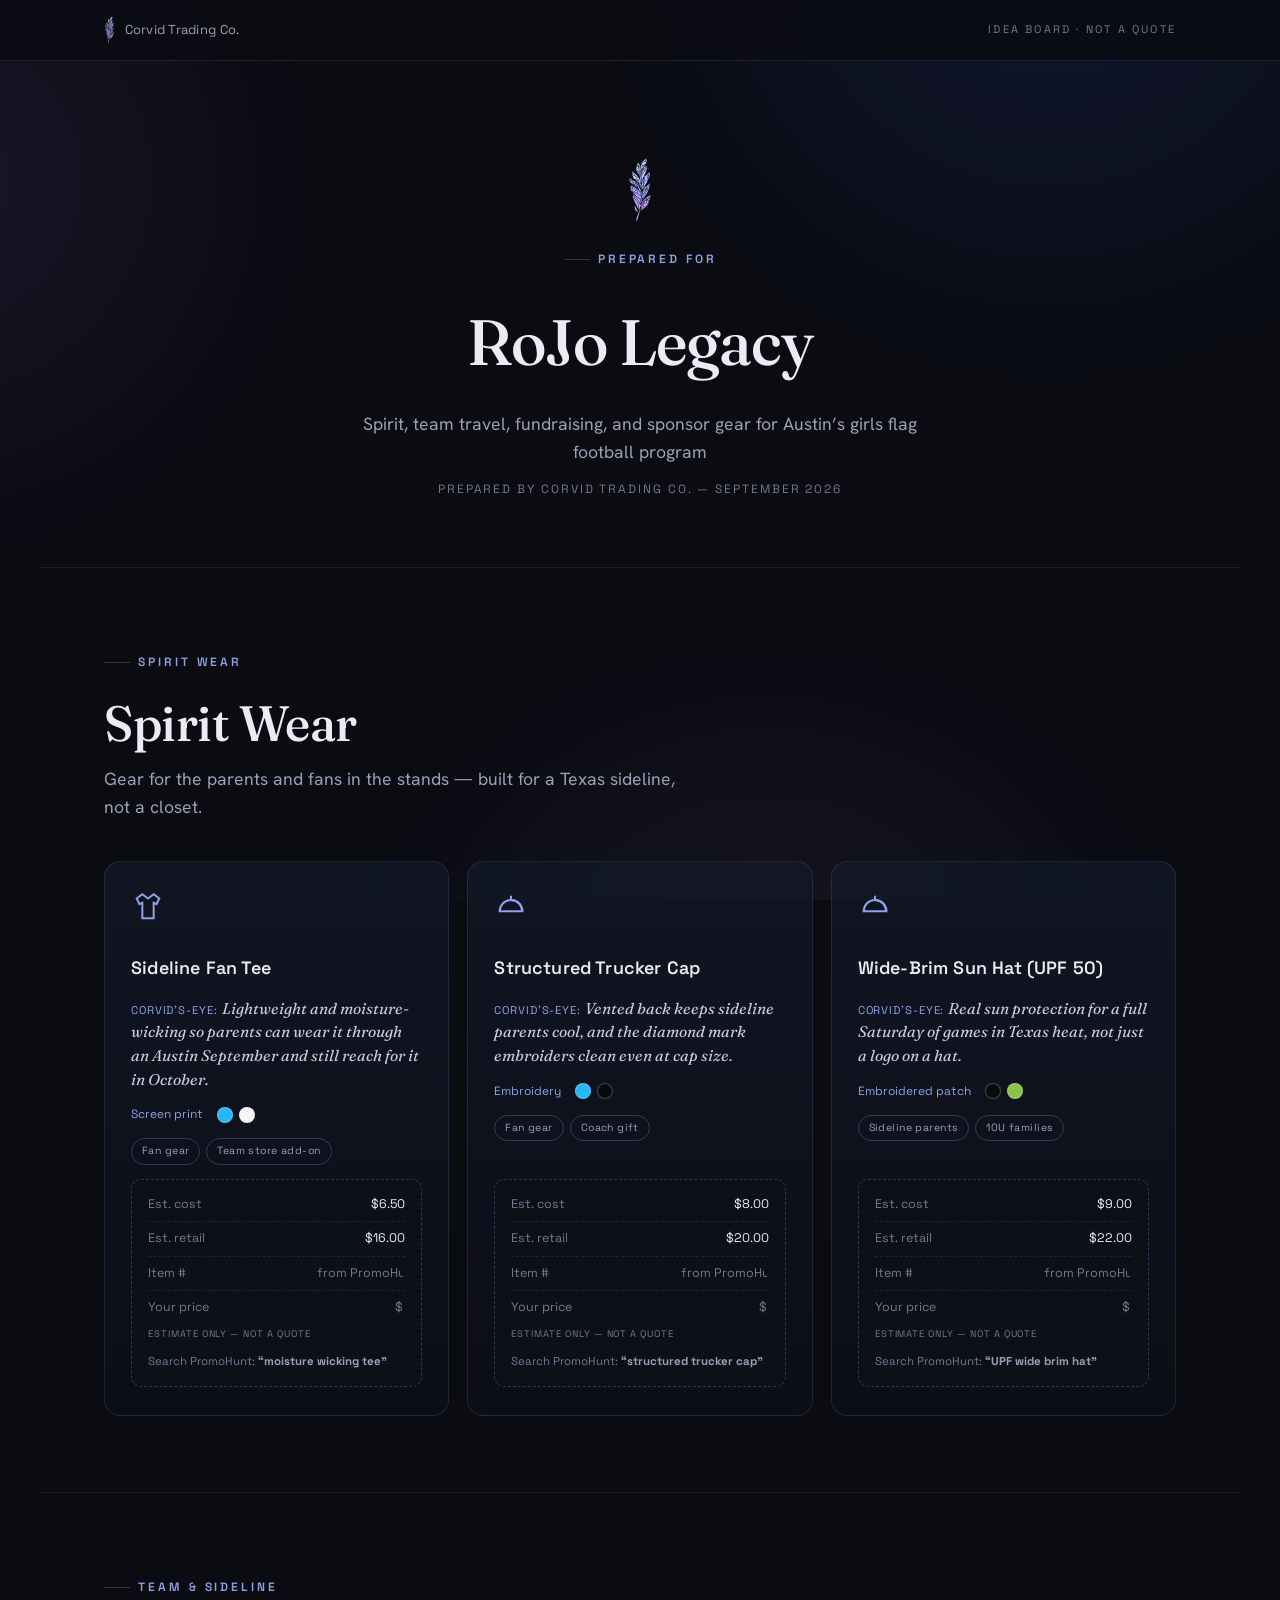
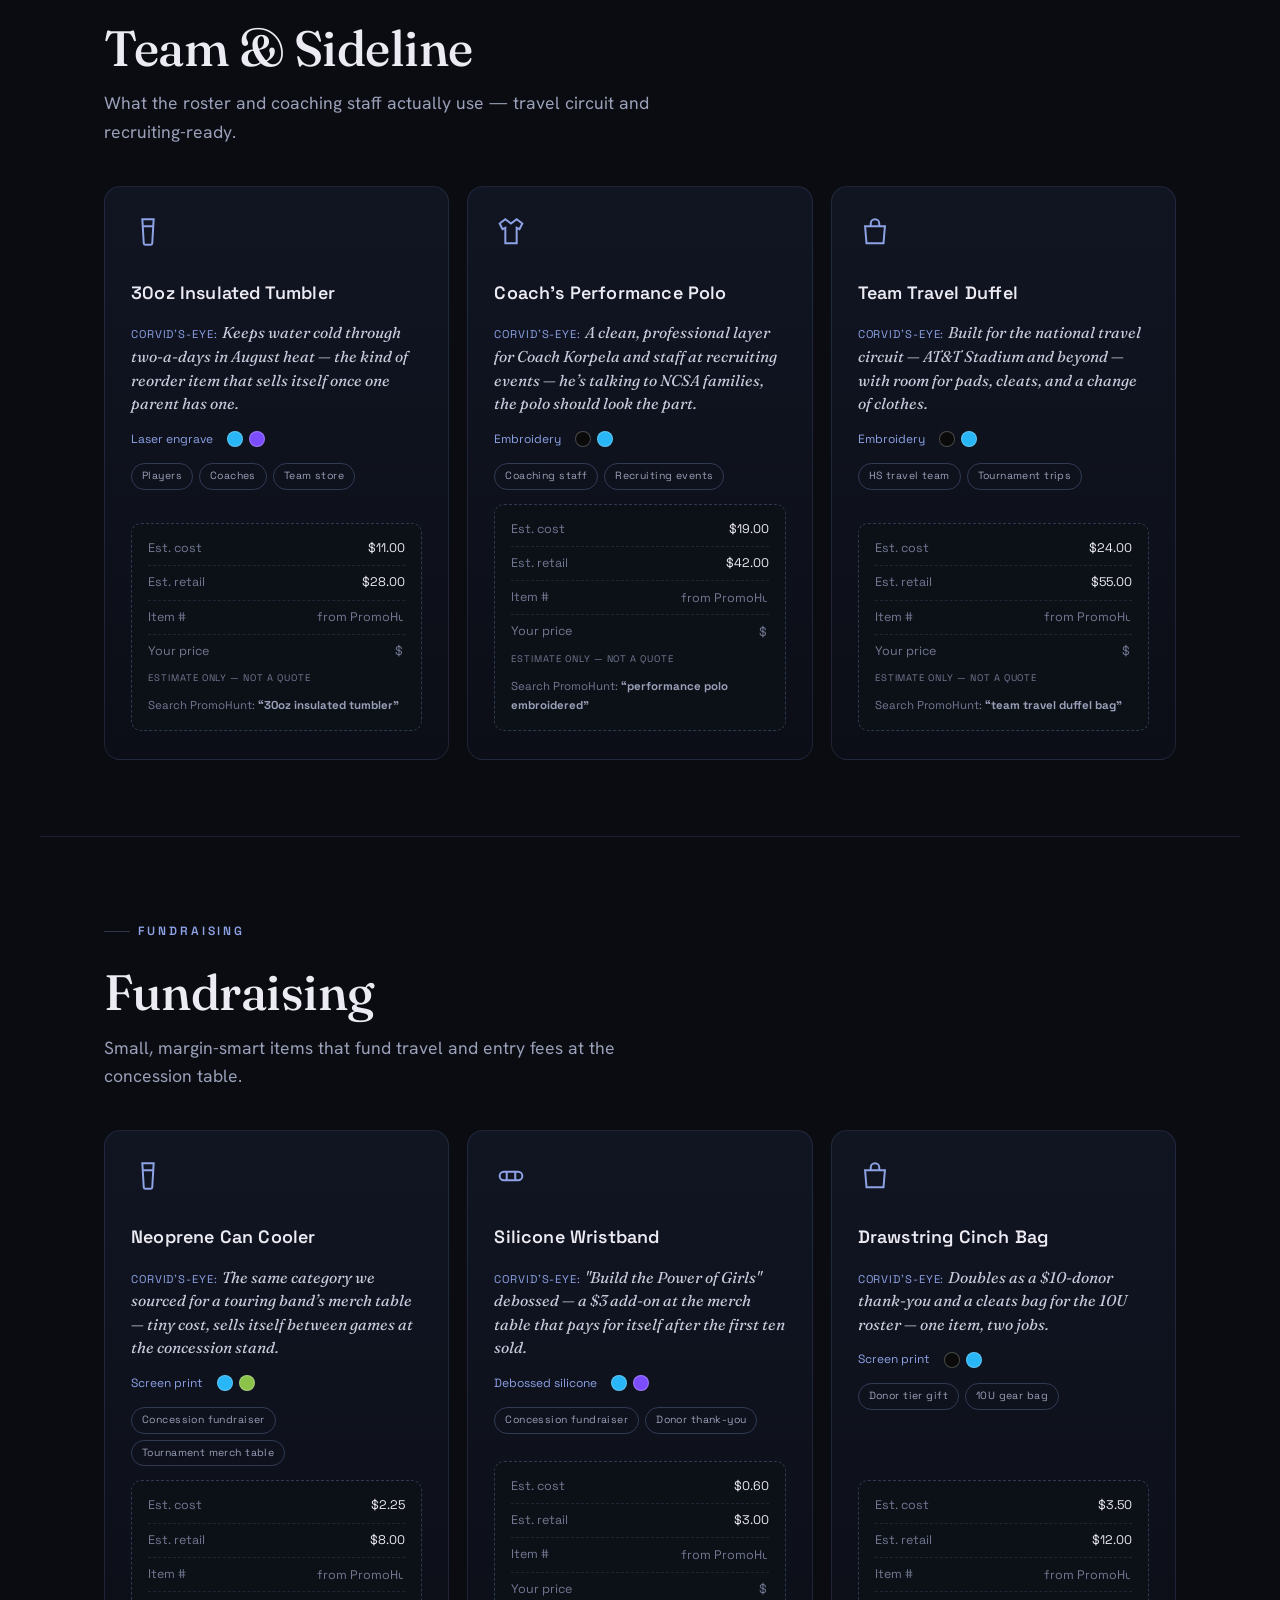
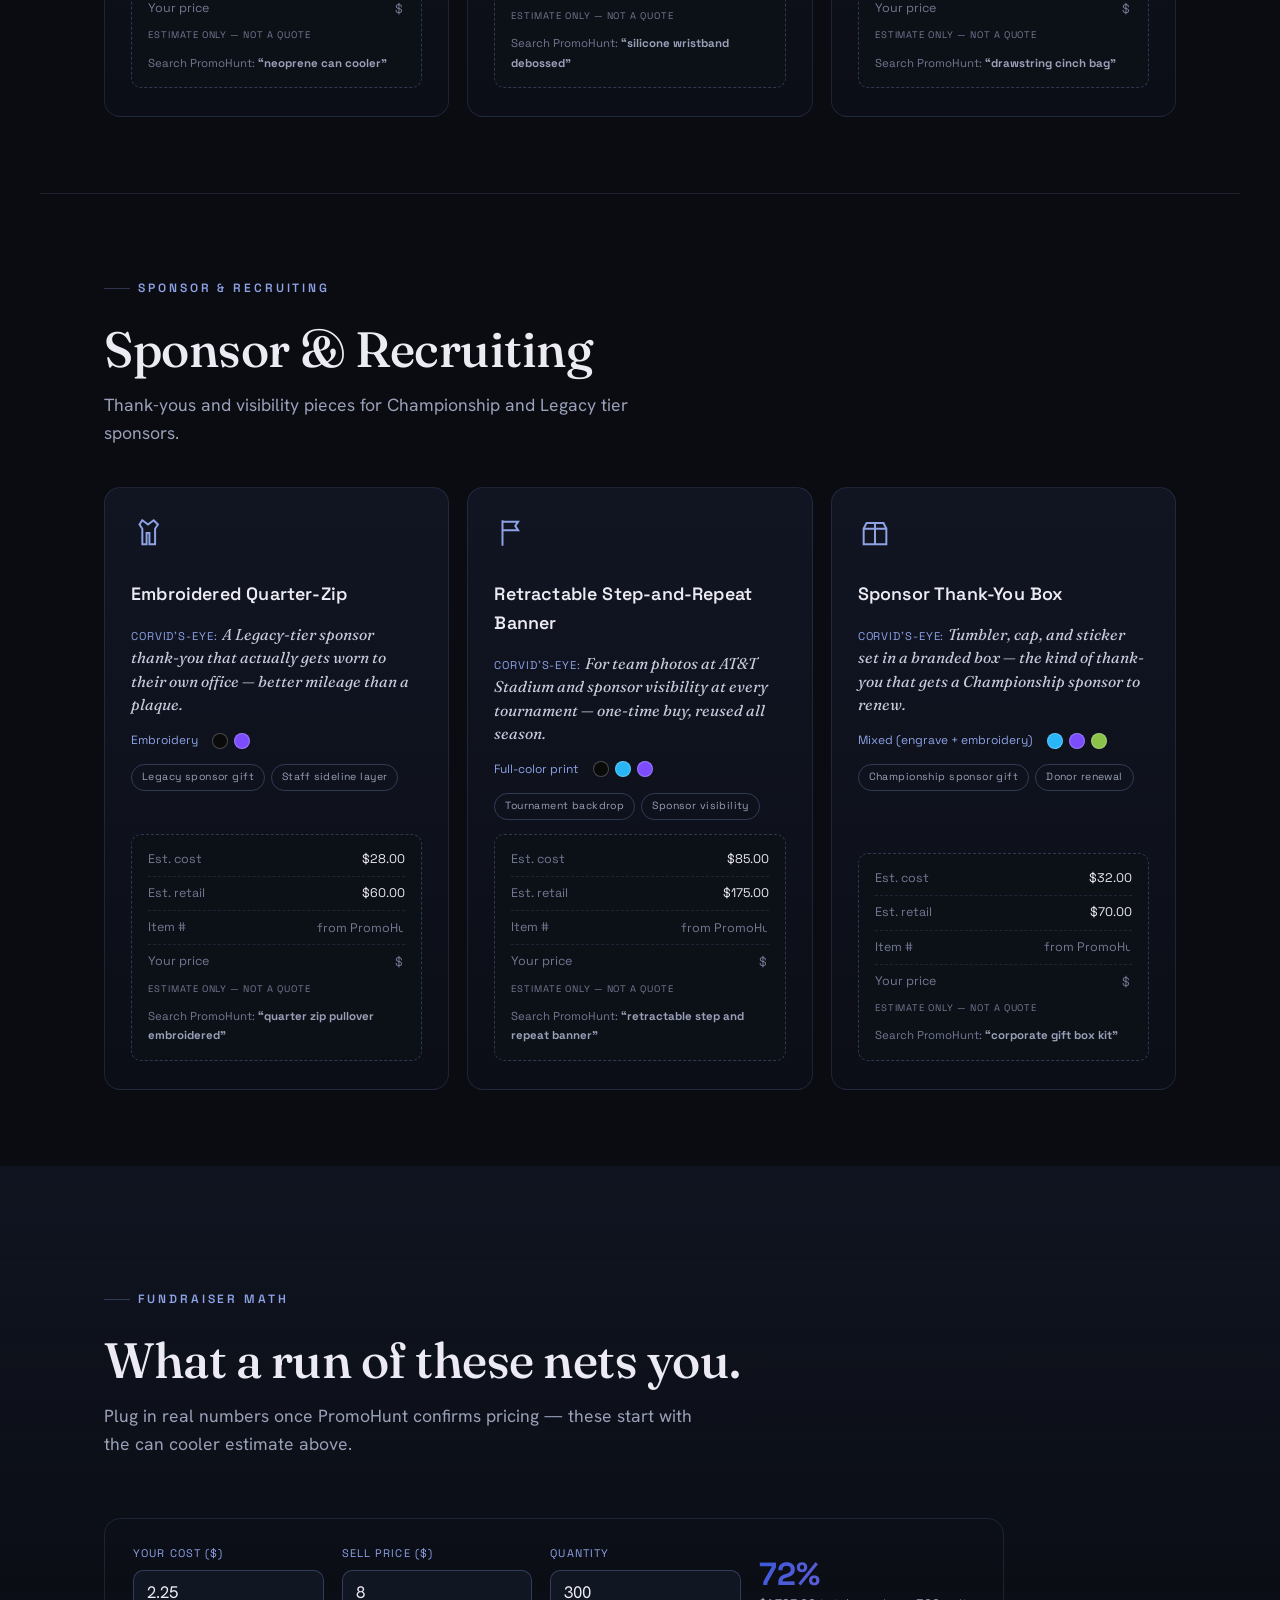
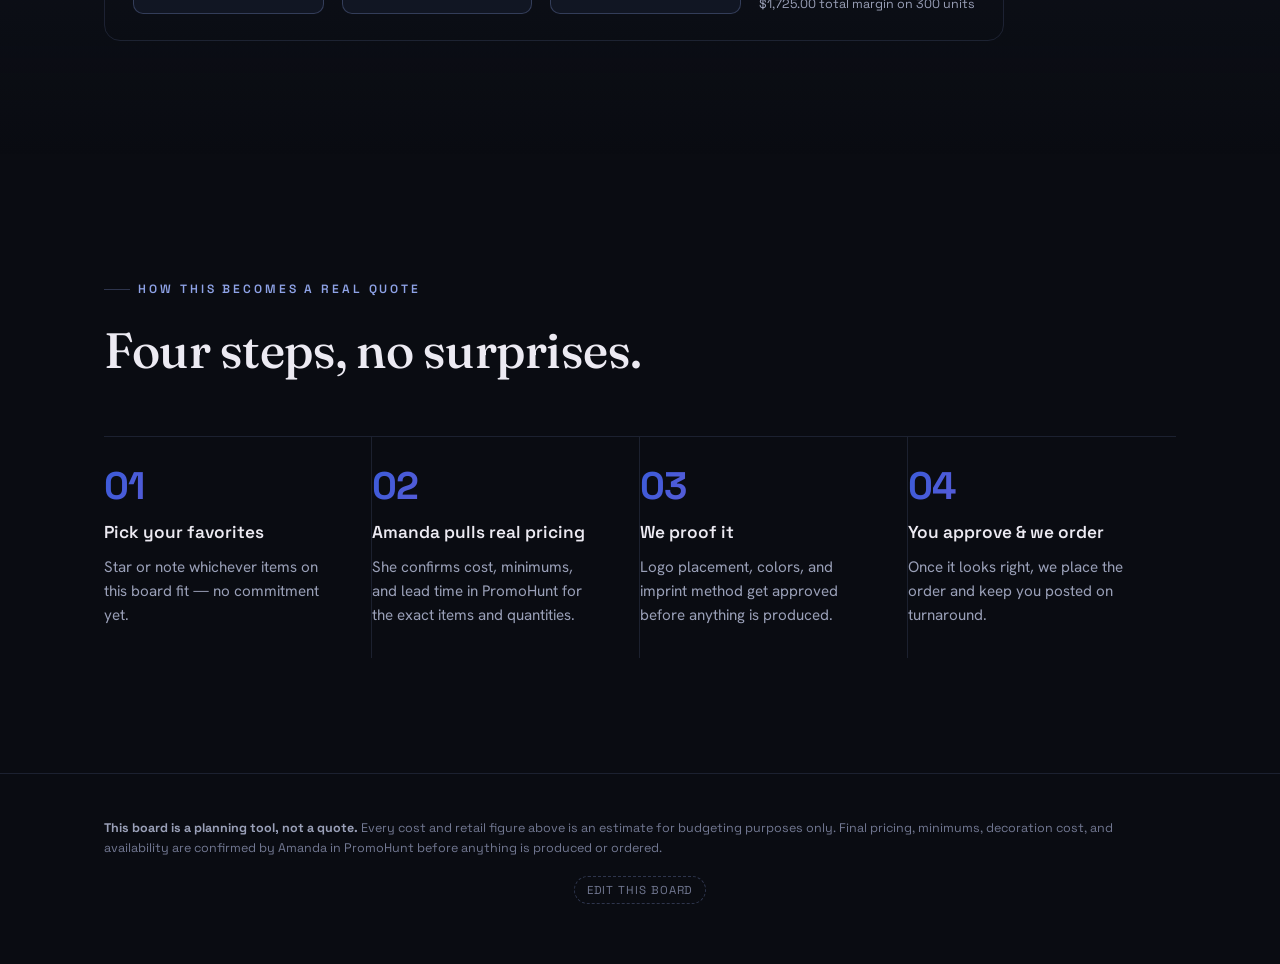
==== boards/rojo.html @ b5afe407 "Add repeatable client idea-board system with two-link welcome banner Extends the existing ?welcome=<" ====
<!doctype html>
<html lang="en">
<head>
<meta charset="utf-8">
<meta name="viewport" content="width=device-width, initial-scale=1">
<title>RoJo Legacy — Idea Board — Corvid Trading Co.</title>
<meta name="robots" content="noindex">
<link rel="icon" href="../favicon.svg" type="image/svg+xml">
<link rel="preconnect" href="https://fonts.googleapis.com">
<link rel="preconnect" href="https://fonts.gstatic.com" crossorigin>
<link href="https://fonts.googleapis.com/css2?family=Fraunces:opsz,wght@9..144,400;9..144,500;9..144,600&family=Space+Grotesk:wght@400;500;600;700&family=Hanken+Grotesk:wght@400;500;600&display=swap" rel="stylesheet">
<link rel="stylesheet" href="../css/styles.css">
<link rel="stylesheet" href="../css/edit-mode.css">
<link rel="stylesheet" href="board.css">
</head>
<body>
<!-- ================================================================
     TEMPLATE FOR NEW CLIENT BOARDS
     This file is the reusable idea-board template — everything on the
     page is rendered by board.js from the data file loaded below.
     To add a new client:
       1. Copy this file to boards/<slug>.html.
       2. Change the <script src="rojo.data.js"> line below to point
          at a new boards/<slug>.data.js (copy rojo.data.js as a
          starting shape — see README.md "Client idea boards").
       3. Set that client's boardPath in js/welcome-clients.json to
          boards/<slug>.html so the welcome banner links to it.
     Nothing else in this file needs to change.
     ================================================================ -->
<div id="board-root"></div>
<script src="../js/edit-mode.js"></script>
<script src="rojo.data.js"></script>
<script src="board.js"></script>
</body>
</html>
---- css/styles.css ----
:root{
    --ink:#0a0c12; --ink-2:#111623; --ink-3:#0c1017;
    --line:rgba(142,162,230,.14); --line-2:rgba(142,162,230,.28);
    --cobalt:#3b5bd9; --blue:#4f74e0; --peri:#8ea2e6;
    --violet:#8a63d4; --amethyst:#b48ce6; --indigo:#20264f;
    --bone:#eceaf2; --muted:#9aa0b8; --muted-2:#727892;
    --iri:linear-gradient(115deg,#3b5bd9 0%,#6a5cd6 45%,#b48ce6 100%);
    --serif:"Fraunces",Georgia,serif;
    --struct:"Space Grotesk",system-ui,sans-serif;
    --body:"Hanken Grotesk",system-ui,sans-serif;
    --wrap:1200px; --pad:clamp(20px,5vw,72px);
  }
  *{box-sizing:border-box}
  html{scroll-behavior:smooth}
  @media (prefers-reduced-motion:reduce){html{scroll-behavior:auto}}
  body{
    margin:0; background:var(--ink); color:var(--bone);
    font-family:var(--body); font-size:17px; line-height:1.6;
    -webkit-font-smoothing:antialiased; overflow-x:hidden;
  }
  body::before{ /* faint iridescent field */
    content:""; position:fixed; inset:0; z-index:0; pointer-events:none;
    background:
      radial-gradient(60vw 60vw at 82% -8%, rgba(59,91,217,.16), transparent 60%),
      radial-gradient(50vw 50vw at -5% 20%, rgba(138,99,212,.12), transparent 60%),
      radial-gradient(55vw 45vw at 60% 108%, rgba(180,140,230,.08), transparent 60%);
  }
  a{color:inherit}
  .wrap{max-width:var(--wrap); margin:0 auto; padding-inline:var(--pad); position:relative; z-index:1}
  .eyebrow{
    font-family:var(--struct); font-size:12px; font-weight:600;
    letter-spacing:.24em; text-transform:uppercase; color:var(--peri);
    display:inline-flex; align-items:center; gap:.7em;
  }
  .eyebrow::before{content:""; width:26px; height:1px; background:var(--line-2)}
  h1,h2,h3{margin:0; font-weight:500}
  .skip{position:absolute; left:-999px; top:0; background:var(--cobalt); color:#fff; padding:10px 16px; z-index:100; border-radius:0 0 8px 0}
  .skip:focus{left:0}
  :focus-visible{outline:2px solid var(--amethyst); outline-offset:3px; border-radius:2px}

  /* ---------- NAV ---------- */
  .nav{
    position:sticky; top:0; z-index:40;
    backdrop-filter:blur(12px); background:rgba(10,12,18,.72);
    border-bottom:1px solid var(--line);
  }
  .nav-in{display:flex; align-items:center; justify-content:space-between; height:70px}
  .brand{display:flex; align-items:center; gap:12px; text-decoration:none; letter-spacing:.02em}
  .brand-mark{display:flex; align-items:center; flex:none}
  .brand-name{font-family:var(--struct); font-weight:700; font-size:15px; letter-spacing:.14em; text-transform:uppercase}
  .brand-name small{display:block; font-size:9.5px; letter-spacing:.28em; color:var(--muted); font-weight:500}
  .nav-links{display:flex; align-items:center; gap:34px; font-family:var(--struct); font-size:13.5px; font-weight:500; letter-spacing:.02em}
  .nav-links a{text-decoration:none; color:var(--muted); transition:color .2s}
  .nav-links a:hover{color:var(--bone)}
  .btn{
    font-family:var(--struct); font-weight:600; font-size:13.5px; letter-spacing:.02em;
    text-decoration:none; display:inline-flex; align-items:center; gap:.5em;
    padding:11px 20px; border-radius:999px; border:1px solid transparent; cursor:pointer;
    transition:transform .18s, box-shadow .25s, background .25s, border-color .2s;
  }
  .btn-primary{background:var(--iri); color:#0a0c12; box-shadow:0 6px 22px -8px rgba(90,110,220,.7)}
  .btn-primary:hover{transform:translateY(-1px); box-shadow:0 12px 30px -8px rgba(120,110,230,.8)}
  .btn-ghost{border-color:var(--line-2); color:var(--bone); background:transparent}
  .btn-ghost:hover{border-color:var(--peri); background:rgba(142,162,230,.07)}
  .nav .btn{padding:9px 18px}
  .nav-toggle{display:none}

  /* ---------- HERO ---------- */
  .hero{position:relative; padding-top:clamp(40px,7vw,86px); padding-bottom:clamp(48px,7vw,96px)}
  .hero-grid{display:grid; grid-template-columns:1.15fr .85fr; gap:clamp(28px,5vw,64px); align-items:center}
  .hero-copy{max-width:640px}
  .hero h1{
    font-family:var(--serif); font-weight:500;
    font-size:clamp(2.5rem,6vw,4.5rem); line-height:1.02; letter-spacing:-.015em;
    margin:.5em 0 .1em;
  }
  .hero h1 .shine{
    background:var(--iri); -webkit-background-clip:text; background-clip:text; color:transparent;
    font-style:italic; font-weight:400;
  }
  .hero p.lede{font-size:clamp(1.05rem,1.6vw,1.28rem); color:#c7cbdd; max-width:56ch; margin:1.1em 0 0}
  .hero-cta{display:flex; flex-wrap:wrap; gap:14px; margin-top:2rem}
  .hero-meta{margin-top:2.4rem; display:flex; gap:28px; flex-wrap:wrap; font-family:var(--struct); font-size:12.5px; letter-spacing:.02em; color:var(--muted)}
  .hero-meta b{color:var(--bone); font-weight:600}
  .hero-art{position:relative; display:flex; justify-content:center; align-items:center; min-height:420px}
  .feather-wrap{position:relative; width:min(340px,80%); filter:drop-shadow(0 30px 60px rgba(40,50,120,.4))}
  .feather-svg{width:100%; height:auto; display:block}
  .hero-art .f{transform-box:fill-box; transform-origin:center; animation:tw 2.6s ease-in-out infinite; animation-delay:calc(var(--r) * -5.2s)}
  .feather-wrap:hover .f{animation-duration:1.5s}
  @keyframes tw{0%,88%,100%{filter:brightness(1) saturate(1)}12%{filter:brightness(1.72) saturate(1.4) hue-rotate(-38deg)}}
  .mark{width:auto; display:block}
  .brand-mark .mark{height:54px}
  .mini-feather .mark{height:66px; margin:0 auto}
  .foot-brand .mark{height:52px}

  /* ---------- SECTIONS ---------- */
  section{position:relative; padding-block:clamp(64px,9vw,120px)}
  .sec-head{max-width:720px; margin-bottom:clamp(36px,5vw,60px)}
  .sec-head h2{font-family:var(--serif); font-weight:500; font-size:clamp(2rem,4vw,3.1rem); line-height:1.05; letter-spacing:-.01em; margin:.5em 0 0}
  .sec-head p{color:var(--muted); font-size:1.1rem; margin:.9em 0 0; max-width:60ch}
  .num-tag{font-family:var(--struct); font-size:12px; color:var(--muted-2); letter-spacing:.2em}

  /* source grid */
  .grid{display:grid; gap:18px}
  .grid-3{grid-template-columns:repeat(3,1fr)}
  .card{
    background:linear-gradient(180deg,rgba(20,26,42,.7),rgba(12,16,25,.7));
    border:1px solid var(--line); border-radius:16px; padding:28px 26px;
    position:relative; overflow:hidden; transition:transform .25s, border-color .3s;
  }
  .card::before{content:""; position:absolute; inset:0 0 auto 0; height:2px; background:var(--iri); opacity:0; transition:opacity .3s}
  .card:hover{transform:translateY(-4px); border-color:var(--line-2)}
  .card:hover::before{opacity:1}
  .card .ic{width:34px; height:34px; margin-bottom:16px; color:var(--peri)}
  .card h3{font-family:var(--struct); font-weight:600; font-size:1.12rem; letter-spacing:.01em}
  .card p{color:var(--muted); font-size:.98rem; margin:.6em 0 0}

  /* verticals */
  .verticals{display:grid; grid-template-columns:repeat(5,1fr); gap:14px}
  .vert{
    border:1px solid var(--line); border-radius:14px; padding:22px 20px; background:rgba(17,22,35,.4);
    transition:background .3s, border-color .3s;
  }
  .vert:hover{background:rgba(59,91,217,.09); border-color:var(--line-2)}
  .vert .vn{font-family:var(--struct); font-weight:600; font-size:1.02rem; line-height:1.2}
  .vert p{color:var(--muted); font-size:.9rem; margin:.55em 0 0}

  /* process */
  .steps{display:grid; grid-template-columns:repeat(4,1fr); gap:0; border-top:1px solid var(--line)}
  .step{padding:30px 26px 30px 0; border-right:1px solid var(--line); position:relative}
  .step:last-child{border-right:none}
  .step .n{font-family:var(--struct); font-weight:700; font-size:2.4rem; letter-spacing:-.02em; background:var(--iri); -webkit-background-clip:text; background-clip:text; color:transparent; line-height:1}
  .step h3{font-family:var(--struct); font-weight:600; font-size:1.08rem; margin-top:14px}
  .step p{color:var(--muted); font-size:.95rem; margin:.5em 0 0; padding-right:14px}

  /* difference — split */
  .split{display:grid; grid-template-columns:1fr 1fr; gap:clamp(28px,5vw,72px); align-items:center}
  .diff-list{display:grid; gap:4px; margin-top:8px}
  .diff-item{padding:22px 0; border-bottom:1px solid var(--line); display:grid; grid-template-columns:auto 1fr; gap:18px; align-items:start}
  .diff-item:first-child{border-top:1px solid var(--line)}
  .diff-item .dot{width:11px; height:11px; margin-top:7px; border-radius:2px; background:var(--iri); transform:rotate(45deg)}
  .diff-item h3{font-family:var(--struct); font-weight:600; font-size:1.1rem}
  .diff-item p{color:var(--muted); font-size:.98rem; margin:.35em 0 0}
  .pull{
    font-family:var(--serif); font-weight:400; font-style:italic;
    font-size:clamp(1.5rem,2.6vw,2.1rem); line-height:1.28; letter-spacing:-.01em;
    color:var(--bone);
  }
  .pull span{background:var(--iri); -webkit-background-clip:text; background-clip:text; color:transparent}

  /* custom goods */
  .goods{background:linear-gradient(180deg,transparent,rgba(20,26,42,.5))}
  .goods-grid{display:grid; grid-template-columns:repeat(4,1fr); gap:16px; margin-top:8px}
  .good{border:1px solid var(--line); border-radius:14px; overflow:hidden; background:var(--ink-2)}
  .good .ph{aspect-ratio:4/3; background:
      linear-gradient(135deg,rgba(59,91,217,.35),rgba(138,99,212,.28) 60%,rgba(180,140,230,.22));
      display:flex; align-items:center; justify-content:center; position:relative}
  .good .ph svg{width:44px; height:44px; opacity:.6; color:#dfe3f6}
  .good .ph::after{content:"Photo soon"; position:absolute; bottom:10px; right:12px; font-family:var(--struct); font-size:10px; letter-spacing:.14em; text-transform:uppercase; color:rgba(236,234,242,.65)}
  .good .gm{padding:16px 18px}
  .good .gm .gn{font-family:var(--struct); font-weight:600; font-size:1rem}
  .good .gm p{color:var(--muted); font-size:.88rem; margin:.3em 0 0}

  /* story */
  .story{text-align:center}
  .story .sw{max-width:760px; margin:0 auto}
  .story h2{font-family:var(--serif); font-weight:400; font-size:clamp(1.9rem,3.4vw,2.9rem); line-height:1.2; letter-spacing:-.01em}
  .story p{color:#c2c7db; font-size:1.12rem; margin:1.3em auto 0; max-width:62ch}
  .story .mini-feather{margin:0 auto 8px; opacity:.95}

  /* quote form */
  .quote{background:linear-gradient(180deg,rgba(17,22,35,.6),transparent)}
  .form-grid{display:grid; grid-template-columns:1fr 1fr; gap:clamp(28px,5vw,64px); align-items:start}
  form{display:grid; gap:18px}
  .row{display:grid; gap:18px; grid-template-columns:1fr 1fr}
  .field{display:grid; gap:7px}
  .field label{font-family:var(--struct); font-size:12px; font-weight:600; letter-spacing:.1em; text-transform:uppercase; color:var(--peri)}
  .field input, .field textarea, .field select{
    font-family:var(--body); font-size:1rem; color:var(--bone);
    background:var(--ink-2); border:1px solid var(--line-2); border-radius:10px; padding:13px 15px; width:100%;
    transition:border-color .2s, background .2s;
  }
  .field input::placeholder, .field textarea::placeholder{color:var(--muted-2)}
  .field input:focus, .field textarea:focus, .field select:focus{outline:none; border-color:var(--peri); background:#141a29}
  .field textarea{resize:vertical; min-height:110px}
  .checks{display:flex; flex-wrap:wrap; gap:10px}
  .chk{position:relative}
  .chk input{position:absolute; opacity:0; inset:0; cursor:pointer}
  .chk span{
    display:inline-flex; padding:9px 15px; border:1px solid var(--line-2); border-radius:999px;
    font-family:var(--struct); font-size:13px; color:var(--muted); cursor:pointer; transition:all .2s;
  }
  .chk input:checked + span{background:rgba(59,91,217,.16); border-color:var(--peri); color:var(--bone)}
  .chk input:focus-visible + span{outline:2px solid var(--amethyst); outline-offset:2px}
  .form-aside{border:1px solid var(--line); border-radius:18px; padding:32px 30px; background:rgba(20,26,42,.5)}
  .form-aside h3{font-family:var(--serif); font-size:1.5rem; font-weight:500}
  .form-aside p{color:var(--muted); margin:.9em 0 0; font-size:1rem}
  .form-aside .contact{margin-top:22px; display:grid; gap:12px; font-family:var(--struct); font-size:14px}
  .form-aside .contact a{color:var(--peri); text-decoration:none}
  .form-aside .contact .lbl{color:var(--muted-2); font-size:11px; letter-spacing:.14em; text-transform:uppercase; display:block; margin-bottom:2px}
  .form-note{font-size:12.5px; color:var(--muted-2); font-family:var(--struct)}
  .form-success{
    display:none; padding:16px 18px; border-radius:12px; margin-top:4px;
    background:rgba(59,91,217,.14); border:1px solid var(--peri); color:var(--bone); font-size:.98rem;
  }
  .form-success.show{display:block}

  /* footer */
  footer{border-top:1px solid var(--line); padding-block:56px 40px; margin-top:20px}
  .foot-grid{display:flex; justify-content:space-between; gap:40px; flex-wrap:wrap; align-items:flex-start}
  .foot-brand{display:flex; gap:14px; align-items:flex-start; max-width:320px}
  .foot-brand .mark{flex:none}
  .foot-brand p{color:var(--muted); font-size:.92rem; margin:.5em 0 0}
  .foot-cols{display:flex; gap:64px; flex-wrap:wrap}
  .foot-col h4{font-family:var(--struct); font-size:11px; letter-spacing:.18em; text-transform:uppercase; color:var(--muted-2); margin:0 0 14px; font-weight:600}
  .foot-col a{display:block; text-decoration:none; color:var(--muted); font-size:.95rem; margin-bottom:9px; transition:color .2s}
  .foot-col a:hover{color:var(--bone)}
  .foot-base{margin-top:40px; padding-top:22px; border-top:1px solid var(--line); display:flex; justify-content:space-between; gap:16px; flex-wrap:wrap; font-family:var(--struct); font-size:12px; letter-spacing:.04em; color:var(--muted-2)}

  /* reveal */
  .reveal{opacity:0; transform:translateY(22px); transition:opacity .7s ease, transform .7s ease}
  .reveal.in{opacity:1; transform:none}
  @media (prefers-reduced-motion:reduce){
    .reveal{opacity:1; transform:none; transition:none}
    .hero-art .f{animation:none !important; filter:none !important}
    .facet{animation:none !important}
  }


  /* fleshed-out content */
  .extras-line{margin-top:24px; color:var(--muted); font-size:.98rem; max-width:70ch}
  #faq .faq-list{max-width:840px}
  #faq details{border-bottom:1px solid var(--line)}
  #faq summary{list-style:none; cursor:pointer; padding:22px 2px; display:flex; justify-content:space-between; gap:24px; align-items:center;
    font-family:var(--struct); font-weight:600; font-size:1.08rem; color:var(--bone)}
  #faq summary::-webkit-details-marker{display:none}
  #faq summary::after{content:"+"; color:var(--peri); font-size:1.5rem; line-height:1; transition:transform .25s; flex:none}
  #faq details[open] summary::after{transform:rotate(45deg)}
  #faq details p{color:var(--muted); margin:0 0 24px; max-width:72ch; font-size:1rem; line-height:1.6}
  .hp{position:absolute !important; left:-9999px !important; top:auto; width:1px; height:1px; overflow:hidden}
  .foot-social{font-size:.82rem; color:var(--muted-2); margin-top:10px !important}

  /* ---------- RESPONSIVE ---------- */
  @media (max-width:960px){
    .hero-grid{grid-template-columns:1fr; gap:8px}
    .hero-art{order:-1; min-height:300px}
    .feather-wrap{width:min(240px,60%)}
    .grid-3{grid-template-columns:1fr 1fr}
    .verticals{grid-template-columns:1fr 1fr 1fr}
    .steps{grid-template-columns:1fr 1fr}
    .step{border-right:none; border-bottom:1px solid var(--line); padding-right:0}
    .split{grid-template-columns:1fr}
    .goods-grid{grid-template-columns:1fr 1fr}
    .form-grid{grid-template-columns:1fr}
  }
  @media (max-width:620px){
    body{font-size:16px}
    .nav-links{display:none}
    .nav-links.open{display:flex; position:absolute; top:70px; left:0; right:0; flex-direction:column; gap:0; background:var(--ink-2); border-bottom:1px solid var(--line); padding:8px 0}
    .nav-links.open a{padding:14px var(--pad)}
    .nav-links.open .btn{margin:10px var(--pad)}
    .nav-toggle{display:inline-flex; background:none; border:1px solid var(--line-2); color:var(--bone); border-radius:8px; width:42px; height:38px; align-items:center; justify-content:center; cursor:pointer}
    .grid-3{grid-template-columns:1fr}
    .verticals{grid-template-columns:1fr 1fr}
    .steps{grid-template-columns:1fr}
    .goods-grid{grid-template-columns:1fr 1fr}
    .row{grid-template-columns:1fr}
    .hero-meta{gap:18px}
  }
---- css/edit-mode.css ----
/* ================================================================
   EXPERIMENTAL: shared edit-mode styling (save bar + editable fields).
   Used on index.html (welcome banner) and boards/*.html.
   Safe to delete alongside js/edit-mode.js if the edit feature is cut.
   ================================================================ */
.edit-toggle{
  font-family:var(--struct); font-size:11.5px; letter-spacing:.08em; text-transform:uppercase;
  color:var(--muted-2); background:none; border:1px dashed var(--line-2); border-radius:999px;
  padding:6px 12px; cursor:pointer; transition:color .2s,border-color .2s;
}
.edit-toggle:hover{color:var(--peri); border-color:var(--peri)}

[data-editable="true"]{
  outline:1px dashed var(--line-2); outline-offset:3px; border-radius:4px;
  cursor:text; transition:outline-color .2s, background .2s;
}
[data-editable="true"]:hover,[data-editable="true"]:focus{
  outline-color:var(--peri); background:rgba(142,162,230,.06);
}
.spec-ticket input[data-editable="true"]{
  outline:none; border:1px dashed var(--line-2); border-radius:6px;
  background:rgba(142,162,230,.05); padding:2px 6px;
}
.spec-ticket input[data-editable="true"]:focus{border-color:var(--peri); background:rgba(142,162,230,.1)}

.edit-savebar{
  position:fixed; left:0; right:0; bottom:0; z-index:80;
  display:flex; align-items:center; justify-content:space-between; gap:16px; flex-wrap:wrap;
  padding:14px clamp(16px,4vw,32px);
  background:rgba(10,12,18,.92); backdrop-filter:blur(10px);
  border-top:1px solid var(--line-2);
  font-family:var(--struct); font-size:13px;
}
.edit-savebar-label{color:var(--muted)}
.edit-savebar-actions{display:flex; gap:10px; flex-wrap:wrap}
.edit-savebar .btn{padding:8px 16px; font-size:12.5px}
body:has(.edit-savebar){padding-bottom:64px}
---- boards/board.css ----
/* ================================================================
   Client idea board template styles. Shared by every boards/<slug>.html
   file. Uses the core design tokens from css/styles.css (linked
   alongside this file) — palette, type, .btn, .wrap, .eyebrow, .card.
   ================================================================ */

.board-nav{
  position:sticky; top:0; z-index:40; backdrop-filter:blur(12px);
  background:rgba(10,12,18,.82); border-bottom:1px solid var(--line);
  padding-block:16px;
}
.board-nav .wrap{display:flex; align-items:center; justify-content:space-between; gap:16px; flex-wrap:wrap}
.board-nav .back{
  display:inline-flex; align-items:center; gap:10px; text-decoration:none; color:var(--muted);
  font-family:var(--struct); font-size:13px; letter-spacing:.02em;
}
.board-nav .back:hover{color:var(--bone)}
.board-nav .back img{height:28px}
.board-nav .tag{
  font-family:var(--struct); font-size:11px; letter-spacing:.2em; text-transform:uppercase; color:var(--muted-2);
}

/* cover */
.board-cover{padding-block:clamp(48px,8vw,96px) clamp(32px,5vw,56px); text-align:center}
.board-cover .mini-feather{margin:0 auto 18px}
.board-cover .prepared{
  font-family:var(--struct); font-size:12px; letter-spacing:.16em; text-transform:uppercase; color:var(--muted-2);
  margin-top:14px;
}
.board-cover h1{
  font-family:var(--serif); font-weight:500; font-size:clamp(2.4rem,6vw,4rem);
  letter-spacing:-.015em; margin:.35em auto 0; max-width:16ch;
}
.board-cover .focus{color:var(--muted); font-size:1.1rem; max-width:56ch; margin:.9em auto 0}

/* sections */
.board-section{padding-block:clamp(40px,6vw,76px); border-top:1px solid var(--line)}
.board-section .sec-head{max-width:640px; margin-bottom:clamp(24px,4vw,40px)}
.board-grid{display:grid; grid-template-columns:repeat(3,1fr); gap:18px}

/* product card */
.pcard{display:flex; flex-direction:column; gap:14px}
.pcard .pc-note{
  font-family:var(--serif); font-style:italic; font-size:.98rem; color:#c7cbdd; line-height:1.5; margin:0;
}
.pcard .pc-note::before{content:"Corvid\2019s-eye: "; font-style:normal; color:var(--peri); font-family:var(--struct); font-size:.7rem; letter-spacing:.08em; text-transform:uppercase}
.pc-meta{display:flex; flex-wrap:wrap; gap:8px 14px; font-family:var(--struct); font-size:12px; color:var(--muted)}
.pc-meta .deco{color:var(--peri)}
.pc-swatches{display:flex; gap:6px; align-items:center}
.pc-swatch{width:16px; height:16px; border-radius:50%; border:1px solid rgba(255,255,255,.25); flex:none}
.pc-uses{display:flex; flex-wrap:wrap; gap:6px}
.pc-uses .chip{
  font-family:var(--struct); font-size:10.5px; letter-spacing:.04em; color:var(--muted);
  border:1px solid var(--line-2); border-radius:999px; padding:4px 10px;
}

/* spec ticket */
.spec-ticket{
  font-family:'Space Grotesk',monospace; font-size:12.5px; line-height:1.7;
  background:var(--ink-3); border:1px dashed var(--line-2); border-radius:10px; padding:14px 16px;
  margin-top:auto;
}
.spec-ticket .row{display:flex; justify-content:space-between; gap:10px}
.spec-ticket .row + .row{border-top:1px dashed var(--line); margin-top:6px; padding-top:6px}
.spec-ticket .lbl{color:var(--muted-2)}
.spec-ticket .val{color:var(--bone)}
.spec-ticket .estimate-note{
  font-family:var(--struct); font-size:9.5px; letter-spacing:.1em; text-transform:uppercase; color:var(--muted-2);
  margin-top:8px; display:block;
}
.spec-ticket input{
  font-family:inherit; font-size:inherit; color:var(--bone); background:transparent; border:none;
  width:90px; text-align:right; padding:1px 2px;
}
.spec-ticket input::placeholder{color:var(--muted-2)}
.spec-ticket .search-hint{margin-top:10px; color:var(--muted-2); font-size:11.5px}
.spec-ticket .search-hint b{color:var(--muted)}

/* calculator */
.board-calc{background:linear-gradient(180deg,rgba(20,26,42,.6),transparent)}
.calc-box{
  display:grid; grid-template-columns:repeat(3,1fr) auto; gap:18px; align-items:end;
  border:1px solid var(--line); border-radius:16px; padding:26px 28px; max-width:900px;
}
.calc-field{display:grid; gap:7px}
.calc-field label{font-family:var(--struct); font-size:11px; letter-spacing:.1em; text-transform:uppercase; color:var(--peri)}
.calc-field input{
  font-family:var(--body); font-size:1.05rem; color:var(--bone); background:var(--ink-2);
  border:1px solid var(--line-2); border-radius:10px; padding:10px 13px; width:100%;
}
.calc-result{font-family:var(--struct)}
.calc-result .cr-margin{font-size:2rem; font-weight:700; background:var(--iri); -webkit-background-clip:text; background-clip:text; color:transparent; line-height:1}
.calc-result .cr-total{font-size:12.5px; color:var(--muted); margin-top:4px}

/* how it becomes a quote */
.board-steps .steps{margin-top:8px}

/* disclaimer + edit toggle */
.board-disclaimer{
  border-top:1px solid var(--line); padding-block:32px 60px;
  font-family:var(--struct); font-size:12.5px; color:var(--muted-2); line-height:1.6;
}
.board-disclaimer strong{color:var(--muted)}
.board-edit-row{display:flex; justify-content:center; margin-top:18px}

@media (max-width:960px){
  .board-grid{grid-template-columns:1fr 1fr}
  .calc-box{grid-template-columns:1fr 1fr; }
}
@media (max-width:640px){
  .board-grid{grid-template-columns:1fr}
  .calc-box{grid-template-columns:1fr}
}
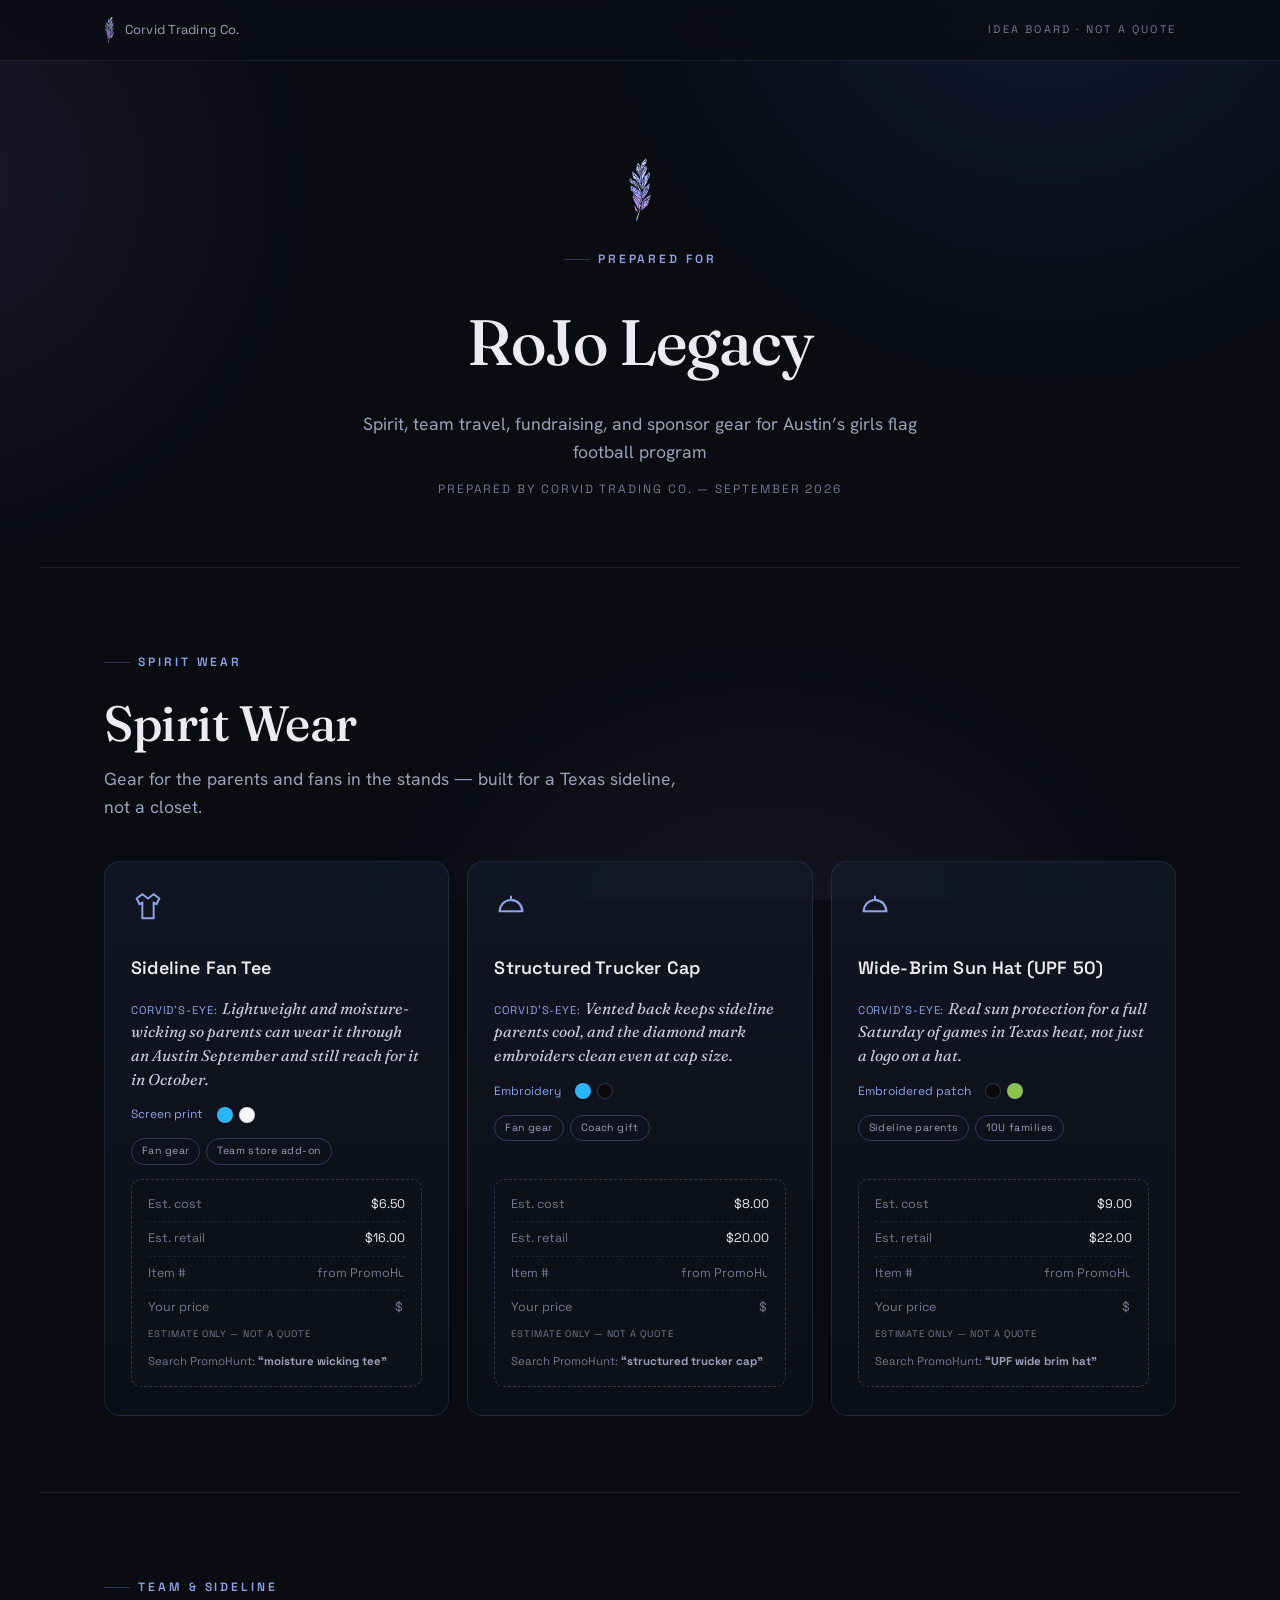
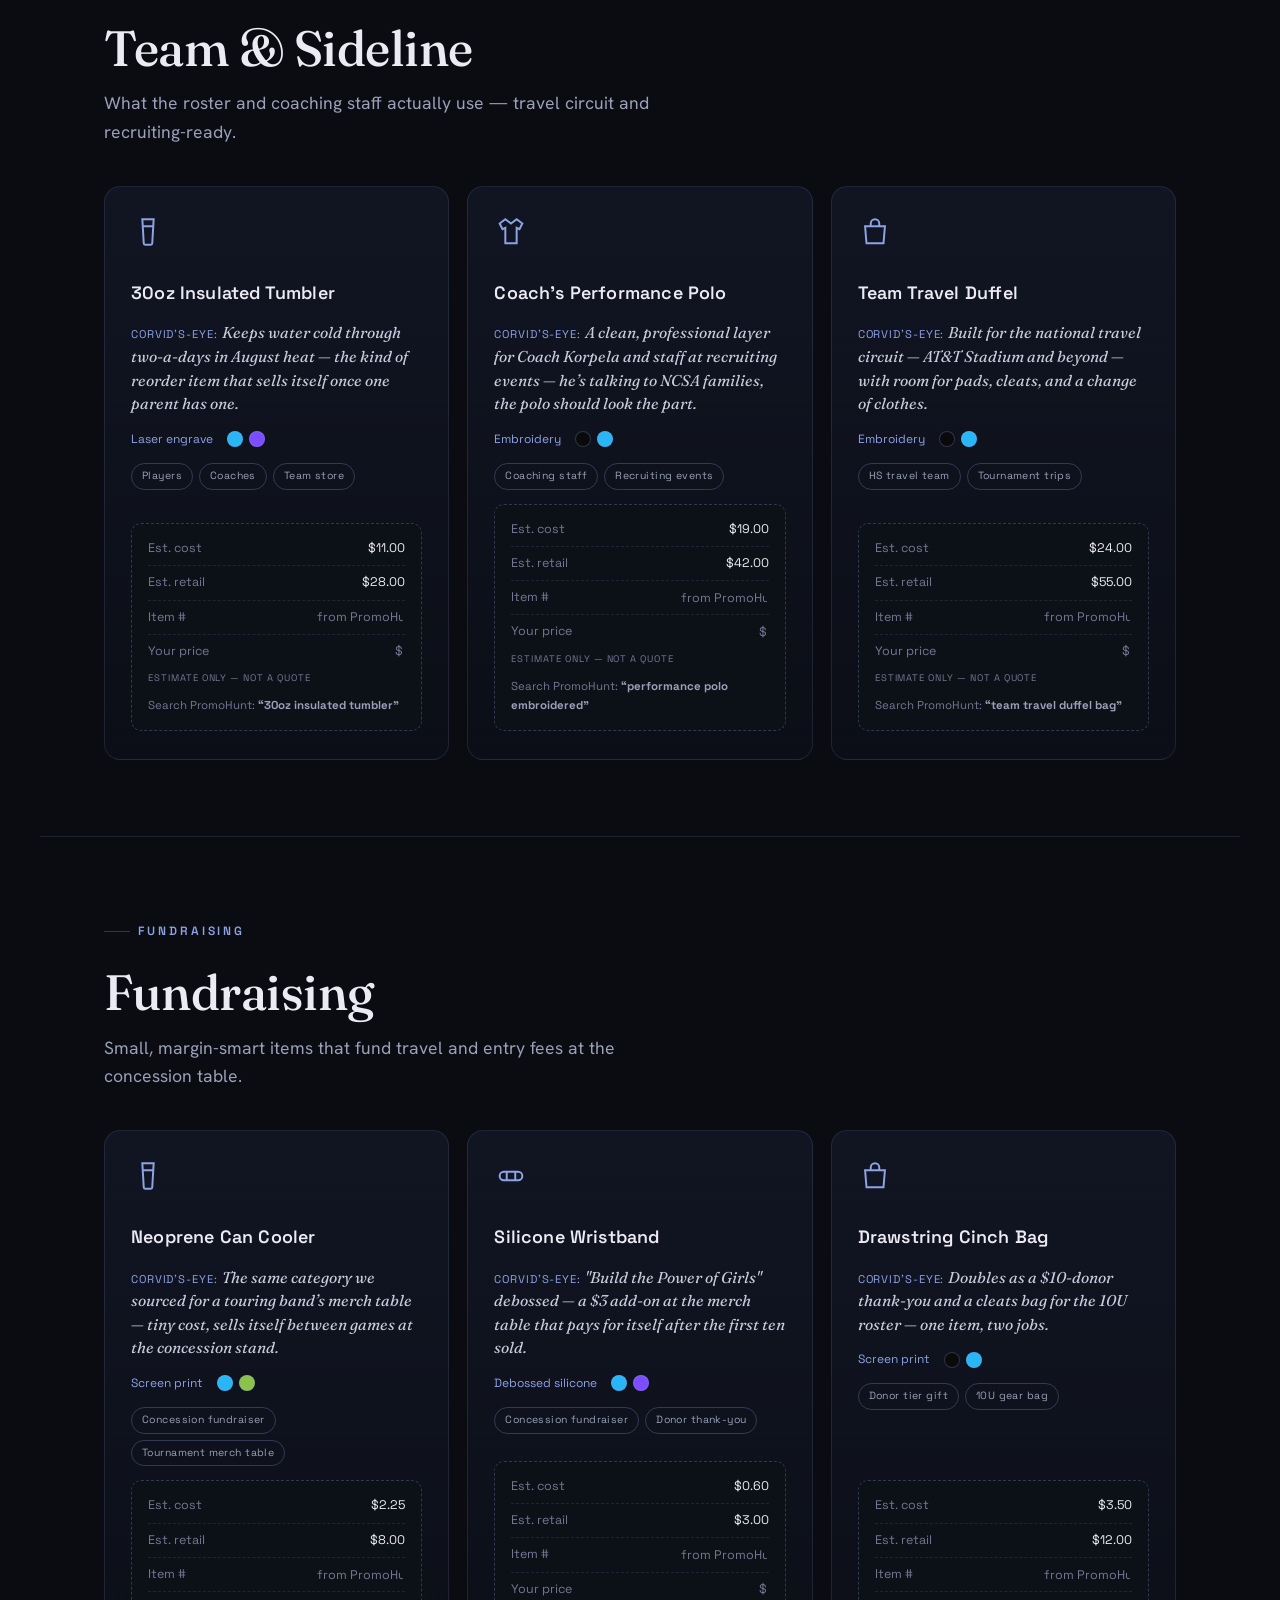
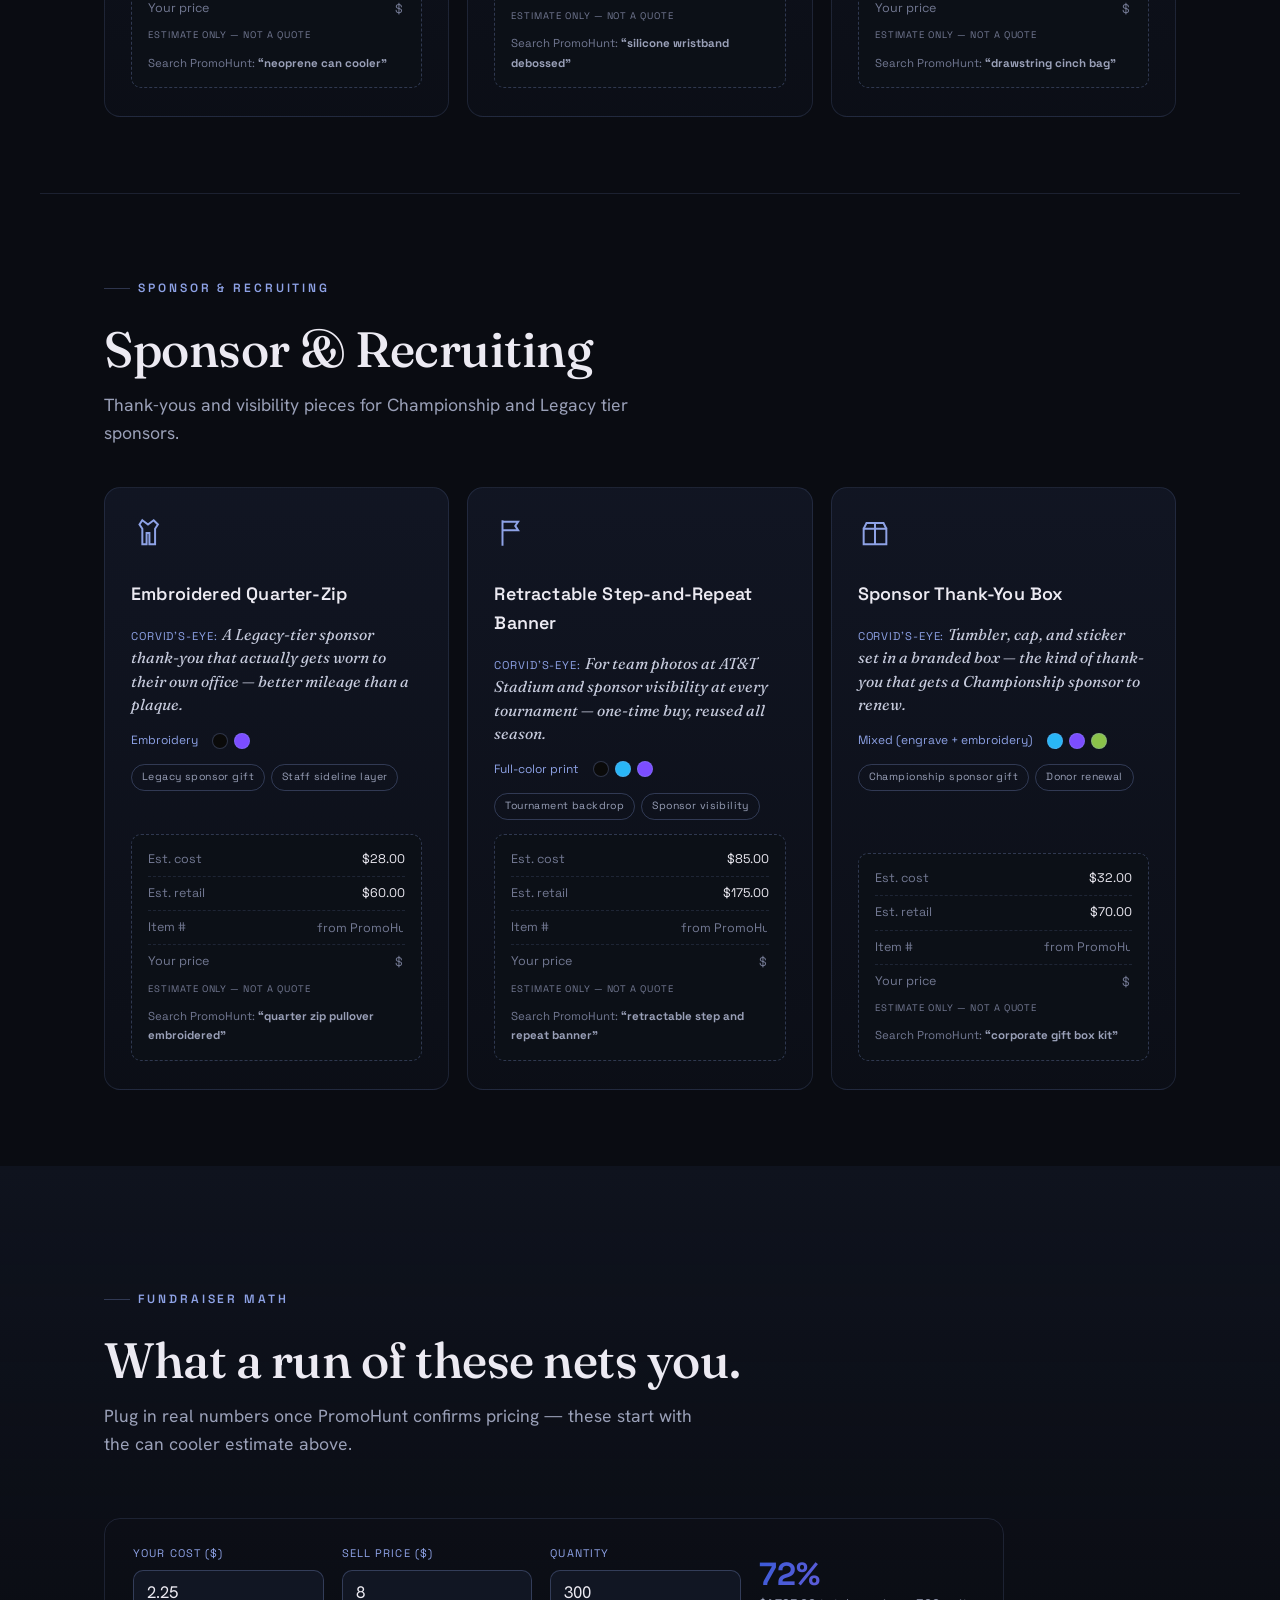
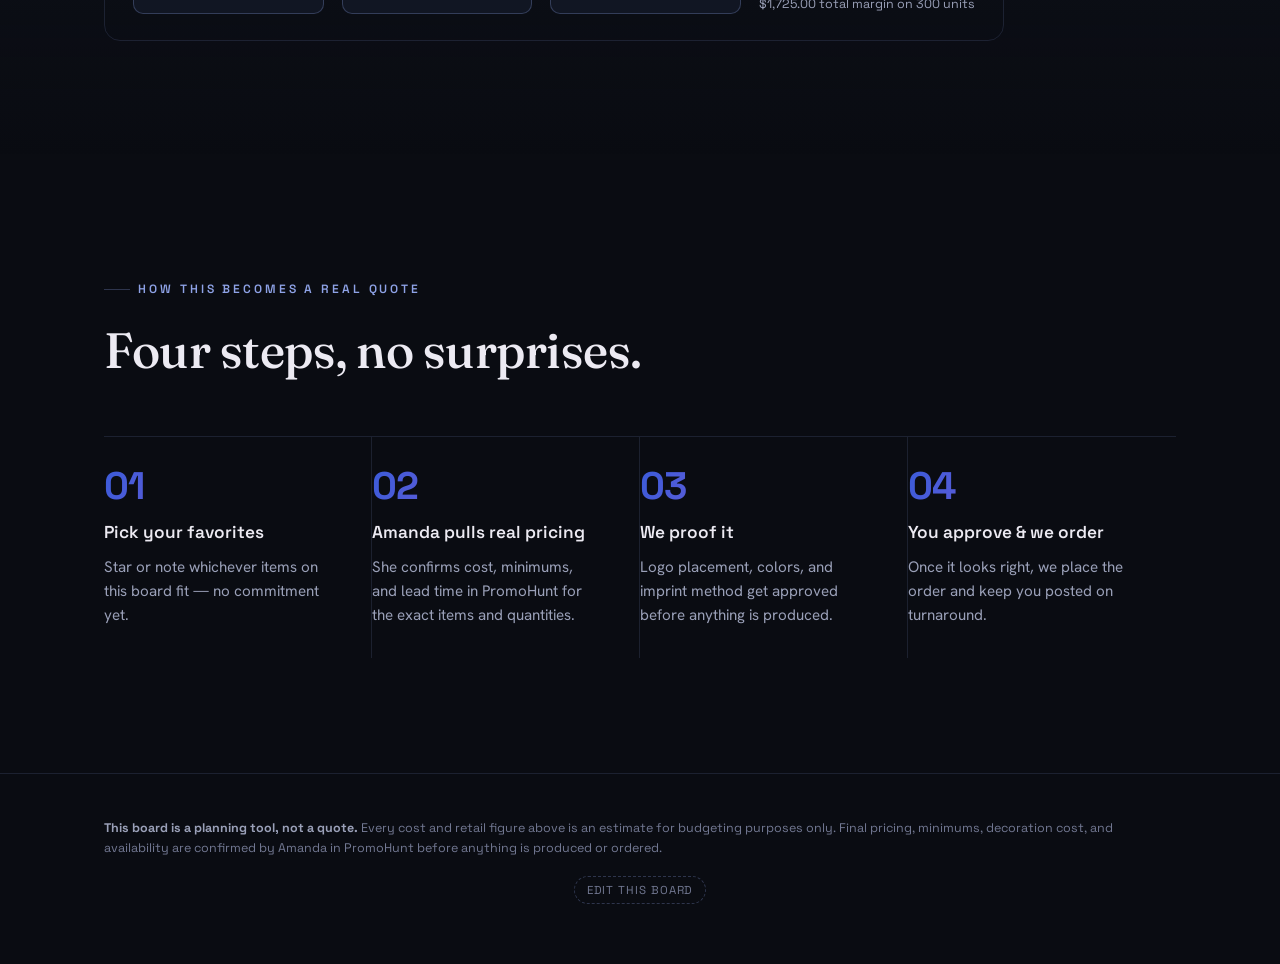
==== commit 3610351f: "Add six theme explorations behind a live picker Tokenizes the ~34 hardcoded colours and ~19 hardcode" ====
--- a/boards/rojo.html
+++ b/boards/rojo.html
@@ -10,8 +10,10 @@
 <link rel="preconnect" href="https://fonts.gstatic.com" crossorigin>
 <link href="https://fonts.googleapis.com/css2?family=Fraunces:opsz,wght@9..144,400;9..144,500;9..144,600&family=Space+Grotesk:wght@400;500;600;700&family=Hanken+Grotesk:wght@400;500;600&display=swap" rel="stylesheet">
 <link rel="stylesheet" href="../css/styles.css">
+<link rel="stylesheet" href="../css/themes.css">
 <link rel="stylesheet" href="../css/edit-mode.css">
 <link rel="stylesheet" href="board.css">
+<script src="../js/themes.js"></script>
 </head>
 <body>
 <!-- ================================================================
--- a/css/styles.css
+++ b/css/styles.css
@@ -9,6 +9,55 @@
     --struct:"Space Grotesk",system-ui,sans-serif;
     --body:"Hanken Grotesk",system-ui,sans-serif;
     --wrap:1200px; --pad:clamp(20px,5vw,72px);
+
+    /* ---- themeable surface / shape / texture tokens ----
+       Defaults below reproduce the original look exactly. css/themes.css
+       overrides these per theme — see js/themes.js and the theme picker
+       (?themes=1). Keep new hardcoded colors OUT of the rules below; add
+       a token here instead so every theme picks up the change. */
+    --bg-field:
+      radial-gradient(60vw 60vw at 82% -8%, rgba(59,91,217,.16), transparent 60%),
+      radial-gradient(50vw 50vw at -5% 20%, rgba(138,99,212,.12), transparent 60%),
+      radial-gradient(55vw 45vw at 60% 108%, rgba(180,140,230,.08), transparent 60%);
+    --texture:none;
+    --texture-blend:normal;
+    --nav-bg:rgba(10,12,18,.72);
+    --nav-blur:blur(12px);
+    --surface-card:linear-gradient(180deg,rgba(20,26,42,.7),rgba(12,16,25,.7));
+    --surface-soft:rgba(17,22,35,.4);
+    --surface-soft-2:rgba(20,26,42,.5);
+    --surface-tint:rgba(59,91,217,.09);
+    --accent-soft:rgba(59,91,217,.16);
+    --accent-soft-2:rgba(142,162,230,.07);
+    --input-bg:var(--ink-2);
+    --input-focus-bg:#141a29;
+    --text-lede:#c7cbdd;
+    --text-story:#c2c7db;
+    --ph-gradient:linear-gradient(135deg,rgba(59,91,217,.35),rgba(138,99,212,.28) 60%,rgba(180,140,230,.22));
+    --shadow-btn:0 6px 22px -8px rgba(90,110,220,.7);
+    --shadow-btn-hover:0 12px 30px -8px rgba(120,110,230,.8);
+    --shadow-card:none;
+    --feather-glow:drop-shadow(0 30px 60px rgba(40,50,120,.4));
+    --on-accent:#0a0c12;
+    --btn-primary-bg:var(--iri);
+    --radius-btn:999px;
+    --radius-card:16px;
+    --radius-tile:14px;
+    --radius-lg:18px;
+    --radius-input:10px;
+    --radius-sm:8px;
+    --border-w:1px;
+    --card-lift:-4px;
+    --nav-size:13.5px;
+    --nav-gap:34px;
+    --eyebrow-size:12px;
+    --eyebrow-tracking:.24em;
+    --eyebrow-transform:uppercase;
+    --eyebrow-rule:26px;
+    --display-weight:500;
+    --h1-tracking:-.015em;
+    --shine-style:italic;
+    --shine-weight:400;
   }
   *{box-sizing:border-box}
   html{scroll-behavior:smooth}
@@ -20,49 +69,54 @@
   }
   body::before{ /* faint iridescent field */
     content:""; position:fixed; inset:0; z-index:0; pointer-events:none;
-    background:
-      radial-gradient(60vw 60vw at 82% -8%, rgba(59,91,217,.16), transparent 60%),
-      radial-gradient(50vw 50vw at -5% 20%, rgba(138,99,212,.12), transparent 60%),
-      radial-gradient(55vw 45vw at 60% 108%, rgba(180,140,230,.08), transparent 60%);
+    background:var(--bg-field);
+  }
+  body::after{ /* optional theme texture (paper grain, etc.) — none by default */
+    content:""; position:fixed; inset:0; z-index:0; pointer-events:none;
+    background:var(--texture); mix-blend-mode:var(--texture-blend);
   }
   a{color:inherit}
   .wrap{max-width:var(--wrap); margin:0 auto; padding-inline:var(--pad); position:relative; z-index:1}
   .eyebrow{
-    font-family:var(--struct); font-size:12px; font-weight:600;
-    letter-spacing:.24em; text-transform:uppercase; color:var(--peri);
+    font-family:var(--struct); font-size:var(--eyebrow-size); font-weight:600;
+    letter-spacing:var(--eyebrow-tracking); text-transform:var(--eyebrow-transform); color:var(--peri);
     display:inline-flex; align-items:center; gap:.7em;
   }
-  .eyebrow::before{content:""; width:26px; height:1px; background:var(--line-2)}
+  .eyebrow::before{content:""; width:var(--eyebrow-rule); height:1px; background:var(--line-2)}
   h1,h2,h3{margin:0; font-weight:500}
-  .skip{position:absolute; left:-999px; top:0; background:var(--cobalt); color:#fff; padding:10px 16px; z-index:100; border-radius:0 0 8px 0}
+  .skip{position:absolute; left:-999px; top:0; background:var(--cobalt); color:#fff; padding:10px 16px; z-index:100; border-radius:0 0 var(--radius-sm) 0}
   .skip:focus{left:0}
   :focus-visible{outline:2px solid var(--amethyst); outline-offset:3px; border-radius:2px}
 
   /* ---------- NAV ---------- */
   .nav{
     position:sticky; top:0; z-index:40;
-    backdrop-filter:blur(12px); background:rgba(10,12,18,.72);
-    border-bottom:1px solid var(--line);
+    backdrop-filter:var(--nav-blur); background:var(--nav-bg);
+    border-bottom:var(--border-w) solid var(--line);
   }
   .nav-in{display:flex; align-items:center; justify-content:space-between; height:70px}
   .brand{display:flex; align-items:center; gap:12px; text-decoration:none; letter-spacing:.02em}
   .brand-mark{display:flex; align-items:center; flex:none}
   .brand-name{font-family:var(--struct); font-weight:700; font-size:15px; letter-spacing:.14em; text-transform:uppercase}
   .brand-name small{display:block; font-size:9.5px; letter-spacing:.28em; color:var(--muted); font-weight:500}
-  .nav-links{display:flex; align-items:center; gap:34px; font-family:var(--struct); font-size:13.5px; font-weight:500; letter-spacing:.02em}
+  .nav-links{display:flex; align-items:center; gap:var(--nav-gap); font-family:var(--struct); font-size:var(--nav-size); font-weight:500; letter-spacing:.02em}
   .nav-links a{text-decoration:none; color:var(--muted); transition:color .2s}
   .nav-links a:hover{color:var(--bone)}
+  /* the CTA is an <a> inside .nav-links, so it needs to win back its own
+     button colors — without this it inherits the muted nav-link grey */
+  .nav-links a.btn-primary, .nav-links a.btn-primary:hover{color:var(--on-accent)}
+  .nav-links a.btn-ghost, .nav-links a.btn-ghost:hover{color:var(--bone)}
   .btn{
     font-family:var(--struct); font-weight:600; font-size:13.5px; letter-spacing:.02em;
     text-decoration:none; display:inline-flex; align-items:center; gap:.5em;
-    padding:11px 20px; border-radius:999px; border:1px solid transparent; cursor:pointer;
+    padding:11px 20px; border-radius:var(--radius-btn); border:var(--border-w) solid transparent; cursor:pointer;
     transition:transform .18s, box-shadow .25s, background .25s, border-color .2s;
   }
-  .btn-primary{background:var(--iri); color:#0a0c12; box-shadow:0 6px 22px -8px rgba(90,110,220,.7)}
-  .btn-primary:hover{transform:translateY(-1px); box-shadow:0 12px 30px -8px rgba(120,110,230,.8)}
+  .btn-primary{background:var(--btn-primary-bg); color:var(--on-accent); box-shadow:var(--shadow-btn)}
+  .btn-primary:hover{transform:translateY(-1px); box-shadow:var(--shadow-btn-hover)}
   .btn-ghost{border-color:var(--line-2); color:var(--bone); background:transparent}
-  .btn-ghost:hover{border-color:var(--peri); background:rgba(142,162,230,.07)}
-  .nav .btn{padding:9px 18px}
+  .btn-ghost:hover{border-color:var(--peri); background:var(--accent-soft-2)}
+  .nav .btn{padding:9px 18px; font-size:var(--nav-size); white-space:nowrap}
   .nav-toggle{display:none}
 
   /* ---------- HERO ---------- */
@@ -70,20 +124,20 @@
   .hero-grid{display:grid; grid-template-columns:1.15fr .85fr; gap:clamp(28px,5vw,64px); align-items:center}
   .hero-copy{max-width:640px}
   .hero h1{
-    font-family:var(--serif); font-weight:500;
-    font-size:clamp(2.5rem,6vw,4.5rem); line-height:1.02; letter-spacing:-.015em;
+    font-family:var(--serif); font-weight:var(--display-weight);
+    font-size:clamp(2.5rem,6vw,4.5rem); line-height:1.02; letter-spacing:var(--h1-tracking);
     margin:.5em 0 .1em;
   }
   .hero h1 .shine{
     background:var(--iri); -webkit-background-clip:text; background-clip:text; color:transparent;
-    font-style:italic; font-weight:400;
-  }
-  .hero p.lede{font-size:clamp(1.05rem,1.6vw,1.28rem); color:#c7cbdd; max-width:56ch; margin:1.1em 0 0}
+    font-style:var(--shine-style); font-weight:var(--shine-weight);
+  }
+  .hero p.lede{font-size:clamp(1.05rem,1.6vw,1.28rem); color:var(--text-lede); max-width:56ch; margin:1.1em 0 0}
   .hero-cta{display:flex; flex-wrap:wrap; gap:14px; margin-top:2rem}
   .hero-meta{margin-top:2.4rem; display:flex; gap:28px; flex-wrap:wrap; font-family:var(--struct); font-size:12.5px; letter-spacing:.02em; color:var(--muted)}
   .hero-meta b{color:var(--bone); font-weight:600}
   .hero-art{position:relative; display:flex; justify-content:center; align-items:center; min-height:420px}
-  .feather-wrap{position:relative; width:min(340px,80%); filter:drop-shadow(0 30px 60px rgba(40,50,120,.4))}
+  .feather-wrap{position:relative; width:min(340px,80%); filter:var(--feather-glow)}
   .feather-svg{width:100%; height:auto; display:block}
   .hero-art .f{transform-box:fill-box; transform-origin:center; animation:tw 2.6s ease-in-out infinite; animation-delay:calc(var(--r) * -5.2s)}
   .feather-wrap:hover .f{animation-duration:1.5s}
@@ -96,7 +150,7 @@
   /* ---------- SECTIONS ---------- */
   section{position:relative; padding-block:clamp(64px,9vw,120px)}
   .sec-head{max-width:720px; margin-bottom:clamp(36px,5vw,60px)}
-  .sec-head h2{font-family:var(--serif); font-weight:500; font-size:clamp(2rem,4vw,3.1rem); line-height:1.05; letter-spacing:-.01em; margin:.5em 0 0}
+  .sec-head h2{font-family:var(--serif); font-weight:var(--display-weight); font-size:clamp(2rem,4vw,3.1rem); line-height:1.05; letter-spacing:-.01em; margin:.5em 0 0}
   .sec-head p{color:var(--muted); font-size:1.1rem; margin:.9em 0 0; max-width:60ch}
   .num-tag{font-family:var(--struct); font-size:12px; color:var(--muted-2); letter-spacing:.2em}
 
@@ -104,12 +158,12 @@
   .grid{display:grid; gap:18px}
   .grid-3{grid-template-columns:repeat(3,1fr)}
   .card{
-    background:linear-gradient(180deg,rgba(20,26,42,.7),rgba(12,16,25,.7));
-    border:1px solid var(--line); border-radius:16px; padding:28px 26px;
+    background:var(--surface-card); box-shadow:var(--shadow-card);
+    border:var(--border-w) solid var(--line); border-radius:var(--radius-card); padding:28px 26px;
     position:relative; overflow:hidden; transition:transform .25s, border-color .3s;
   }
   .card::before{content:""; position:absolute; inset:0 0 auto 0; height:2px; background:var(--iri); opacity:0; transition:opacity .3s}
-  .card:hover{transform:translateY(-4px); border-color:var(--line-2)}
+  .card:hover{transform:translateY(var(--card-lift)); border-color:var(--line-2)}
   .card:hover::before{opacity:1}
   .card .ic{width:34px; height:34px; margin-bottom:16px; color:var(--peri)}
   .card h3{font-family:var(--struct); font-weight:600; font-size:1.12rem; letter-spacing:.01em}
@@ -118,16 +172,16 @@
   /* verticals */
   .verticals{display:grid; grid-template-columns:repeat(5,1fr); gap:14px}
   .vert{
-    border:1px solid var(--line); border-radius:14px; padding:22px 20px; background:rgba(17,22,35,.4);
+    border:var(--border-w) solid var(--line); border-radius:var(--radius-tile); padding:22px 20px; background:var(--surface-soft);
     transition:background .3s, border-color .3s;
   }
-  .vert:hover{background:rgba(59,91,217,.09); border-color:var(--line-2)}
+  .vert:hover{background:var(--surface-tint); border-color:var(--line-2)}
   .vert .vn{font-family:var(--struct); font-weight:600; font-size:1.02rem; line-height:1.2}
   .vert p{color:var(--muted); font-size:.9rem; margin:.55em 0 0}
 
   /* process */
-  .steps{display:grid; grid-template-columns:repeat(4,1fr); gap:0; border-top:1px solid var(--line)}
-  .step{padding:30px 26px 30px 0; border-right:1px solid var(--line); position:relative}
+  .steps{display:grid; grid-template-columns:repeat(4,1fr); gap:0; border-top:var(--border-w) solid var(--line)}
+  .step{padding:30px 26px 30px 0; border-right:var(--border-w) solid var(--line); position:relative}
   .step:last-child{border-right:none}
   .step .n{font-family:var(--struct); font-weight:700; font-size:2.4rem; letter-spacing:-.02em; background:var(--iri); -webkit-background-clip:text; background-clip:text; color:transparent; line-height:1}
   .step h3{font-family:var(--struct); font-weight:600; font-size:1.08rem; margin-top:14px}
@@ -136,8 +190,8 @@
   /* difference — split */
   .split{display:grid; grid-template-columns:1fr 1fr; gap:clamp(28px,5vw,72px); align-items:center}
   .diff-list{display:grid; gap:4px; margin-top:8px}
-  .diff-item{padding:22px 0; border-bottom:1px solid var(--line); display:grid; grid-template-columns:auto 1fr; gap:18px; align-items:start}
-  .diff-item:first-child{border-top:1px solid var(--line)}
+  .diff-item{padding:22px 0; border-bottom:var(--border-w) solid var(--line); display:grid; grid-template-columns:auto 1fr; gap:18px; align-items:start}
+  .diff-item:first-child{border-top:var(--border-w) solid var(--line)}
   .diff-item .dot{width:11px; height:11px; margin-top:7px; border-radius:2px; background:var(--iri); transform:rotate(45deg)}
   .diff-item h3{font-family:var(--struct); font-weight:600; font-size:1.1rem}
   .diff-item p{color:var(--muted); font-size:.98rem; margin:.35em 0 0}
@@ -149,14 +203,13 @@
   .pull span{background:var(--iri); -webkit-background-clip:text; background-clip:text; color:transparent}
 
   /* custom goods */
-  .goods{background:linear-gradient(180deg,transparent,rgba(20,26,42,.5))}
+  .goods{background:linear-gradient(180deg,transparent,var(--surface-soft-2))}
   .goods-grid{display:grid; grid-template-columns:repeat(4,1fr); gap:16px; margin-top:8px}
-  .good{border:1px solid var(--line); border-radius:14px; overflow:hidden; background:var(--ink-2)}
-  .good .ph{aspect-ratio:4/3; background:
-      linear-gradient(135deg,rgba(59,91,217,.35),rgba(138,99,212,.28) 60%,rgba(180,140,230,.22));
+  .good{border:var(--border-w) solid var(--line); border-radius:var(--radius-tile); overflow:hidden; background:var(--ink-2)}
+  .good .ph{aspect-ratio:4/3; background:var(--ph-gradient);
       display:flex; align-items:center; justify-content:center; position:relative}
-  .good .ph svg{width:44px; height:44px; opacity:.6; color:#dfe3f6}
-  .good .ph::after{content:"Photo soon"; position:absolute; bottom:10px; right:12px; font-family:var(--struct); font-size:10px; letter-spacing:.14em; text-transform:uppercase; color:rgba(236,234,242,.65)}
+  .good .ph svg{width:44px; height:44px; opacity:.6; color:var(--bone)}
+  .good .ph::after{content:"Photo soon"; position:absolute; bottom:10px; right:12px; font-family:var(--struct); font-size:10px; letter-spacing:.14em; text-transform:uppercase; color:var(--muted)}
   .good .gm{padding:16px 18px}
   .good .gm .gn{font-family:var(--struct); font-weight:600; font-size:1rem}
   .good .gm p{color:var(--muted); font-size:.88rem; margin:.3em 0 0}
@@ -165,11 +218,11 @@
   .story{text-align:center}
   .story .sw{max-width:760px; margin:0 auto}
   .story h2{font-family:var(--serif); font-weight:400; font-size:clamp(1.9rem,3.4vw,2.9rem); line-height:1.2; letter-spacing:-.01em}
-  .story p{color:#c2c7db; font-size:1.12rem; margin:1.3em auto 0; max-width:62ch}
+  .story p{color:var(--text-story); font-size:1.12rem; margin:1.3em auto 0; max-width:62ch}
   .story .mini-feather{margin:0 auto 8px; opacity:.95}
 
   /* quote form */
-  .quote{background:linear-gradient(180deg,rgba(17,22,35,.6),transparent)}
+  .quote{background:linear-gradient(180deg,var(--surface-soft-2),transparent)}
   .form-grid{display:grid; grid-template-columns:1fr 1fr; gap:clamp(28px,5vw,64px); align-items:start}
   form{display:grid; gap:18px}
   .row{display:grid; gap:18px; grid-template-columns:1fr 1fr}
@@ -177,22 +230,22 @@
   .field label{font-family:var(--struct); font-size:12px; font-weight:600; letter-spacing:.1em; text-transform:uppercase; color:var(--peri)}
   .field input, .field textarea, .field select{
     font-family:var(--body); font-size:1rem; color:var(--bone);
-    background:var(--ink-2); border:1px solid var(--line-2); border-radius:10px; padding:13px 15px; width:100%;
+    background:var(--input-bg); border:var(--border-w) solid var(--line-2); border-radius:var(--radius-input); padding:13px 15px; width:100%;
     transition:border-color .2s, background .2s;
   }
   .field input::placeholder, .field textarea::placeholder{color:var(--muted-2)}
-  .field input:focus, .field textarea:focus, .field select:focus{outline:none; border-color:var(--peri); background:#141a29}
+  .field input:focus, .field textarea:focus, .field select:focus{outline:none; border-color:var(--peri); background:var(--input-focus-bg)}
   .field textarea{resize:vertical; min-height:110px}
   .checks{display:flex; flex-wrap:wrap; gap:10px}
   .chk{position:relative}
   .chk input{position:absolute; opacity:0; inset:0; cursor:pointer}
   .chk span{
-    display:inline-flex; padding:9px 15px; border:1px solid var(--line-2); border-radius:999px;
+    display:inline-flex; padding:9px 15px; border:var(--border-w) solid var(--line-2); border-radius:var(--radius-btn);
     font-family:var(--struct); font-size:13px; color:var(--muted); cursor:pointer; transition:all .2s;
   }
-  .chk input:checked + span{background:rgba(59,91,217,.16); border-color:var(--peri); color:var(--bone)}
+  .chk input:checked + span{background:var(--accent-soft); border-color:var(--peri); color:var(--bone)}
   .chk input:focus-visible + span{outline:2px solid var(--amethyst); outline-offset:2px}
-  .form-aside{border:1px solid var(--line); border-radius:18px; padding:32px 30px; background:rgba(20,26,42,.5)}
+  .form-aside{border:var(--border-w) solid var(--line); border-radius:var(--radius-lg); padding:32px 30px; background:var(--surface-soft-2)}
   .form-aside h3{font-family:var(--serif); font-size:1.5rem; font-weight:500}
   .form-aside p{color:var(--muted); margin:.9em 0 0; font-size:1rem}
   .form-aside .contact{margin-top:22px; display:grid; gap:12px; font-family:var(--struct); font-size:14px}
@@ -200,13 +253,13 @@
   .form-aside .contact .lbl{color:var(--muted-2); font-size:11px; letter-spacing:.14em; text-transform:uppercase; display:block; margin-bottom:2px}
   .form-note{font-size:12.5px; color:var(--muted-2); font-family:var(--struct)}
   .form-success{
-    display:none; padding:16px 18px; border-radius:12px; margin-top:4px;
-    background:rgba(59,91,217,.14); border:1px solid var(--peri); color:var(--bone); font-size:.98rem;
+    display:none; padding:16px 18px; border-radius:var(--radius-input); margin-top:4px;
+    background:var(--accent-soft); border:var(--border-w) solid var(--peri); color:var(--bone); font-size:.98rem;
   }
   .form-success.show{display:block}
 
   /* footer */
-  footer{border-top:1px solid var(--line); padding-block:56px 40px; margin-top:20px}
+  footer{border-top:var(--border-w) solid var(--line); padding-block:56px 40px; margin-top:20px}
   .foot-grid{display:flex; justify-content:space-between; gap:40px; flex-wrap:wrap; align-items:flex-start}
   .foot-brand{display:flex; gap:14px; align-items:flex-start; max-width:320px}
   .foot-brand .mark{flex:none}
@@ -215,7 +268,7 @@
   .foot-col h4{font-family:var(--struct); font-size:11px; letter-spacing:.18em; text-transform:uppercase; color:var(--muted-2); margin:0 0 14px; font-weight:600}
   .foot-col a{display:block; text-decoration:none; color:var(--muted); font-size:.95rem; margin-bottom:9px; transition:color .2s}
   .foot-col a:hover{color:var(--bone)}
-  .foot-base{margin-top:40px; padding-top:22px; border-top:1px solid var(--line); display:flex; justify-content:space-between; gap:16px; flex-wrap:wrap; font-family:var(--struct); font-size:12px; letter-spacing:.04em; color:var(--muted-2)}
+  .foot-base{margin-top:40px; padding-top:22px; border-top:var(--border-w) solid var(--line); display:flex; justify-content:space-between; gap:16px; flex-wrap:wrap; font-family:var(--struct); font-size:12px; letter-spacing:.04em; color:var(--muted-2)}
 
   /* reveal */
   .reveal{opacity:0; transform:translateY(22px); transition:opacity .7s ease, transform .7s ease}
@@ -230,7 +283,7 @@
   /* fleshed-out content */
   .extras-line{margin-top:24px; color:var(--muted); font-size:.98rem; max-width:70ch}
   #faq .faq-list{max-width:840px}
-  #faq details{border-bottom:1px solid var(--line)}
+  #faq details{border-bottom:var(--border-w) solid var(--line)}
   #faq summary{list-style:none; cursor:pointer; padding:22px 2px; display:flex; justify-content:space-between; gap:24px; align-items:center;
     font-family:var(--struct); font-weight:600; font-size:1.08rem; color:var(--bone)}
   #faq summary::-webkit-details-marker{display:none}
@@ -256,10 +309,10 @@
   @media (max-width:620px){
     body{font-size:16px}
     .nav-links{display:none}
-    .nav-links.open{display:flex; position:absolute; top:70px; left:0; right:0; flex-direction:column; gap:0; background:var(--ink-2); border-bottom:1px solid var(--line); padding:8px 0}
+    .nav-links.open{display:flex; position:absolute; top:70px; left:0; right:0; flex-direction:column; gap:0; background:var(--ink-2); border-bottom:var(--border-w) solid var(--line); padding:8px 0}
     .nav-links.open a{padding:14px var(--pad)}
     .nav-links.open .btn{margin:10px var(--pad)}
-    .nav-toggle{display:inline-flex; background:none; border:1px solid var(--line-2); color:var(--bone); border-radius:8px; width:42px; height:38px; align-items:center; justify-content:center; cursor:pointer}
+    .nav-toggle{display:inline-flex; background:none; border:var(--border-w) solid var(--line-2); color:var(--bone); border-radius:var(--radius-sm); width:42px; height:38px; align-items:center; justify-content:center; cursor:pointer}
     .grid-3{grid-template-columns:1fr}
     .verticals{grid-template-columns:1fr 1fr}
     .steps{grid-template-columns:1fr}
--- a/css/themes.css
+++ b/css/themes.css
@@ -0,0 +1,236 @@
+/* ================================================================
+   THEME EXPLORATIONS — six alternate skins for the site.
+
+   Each block below only overrides tokens defined in css/styles.css
+   :root. No layout, no new rules — if a theme needs a value that
+   isn't a token yet, add the token in styles.css first.
+
+   Applied by js/themes.js, which sets data-theme on <html>.
+   The picker UI appears with ?themes=1 in the URL.
+   ================================================================ */
+
+/* ---------- 1. SEA GLASS — light, tumbled beach glass ---------- */
+html[data-theme="sea-glass"]{
+  --ink:#f4efe6; --ink-2:#fbf8f2; --ink-3:#efe8dc;
+  --line:rgba(58,90,84,.16); --line-2:rgba(58,90,84,.32);
+  --cobalt:#2f7d6e; --blue:#4d9c86; --peri:#2f7d6e;
+  --violet:#b4713a; --amethyst:#d79a54; --indigo:#cfe0d8;
+  --bone:#22302c; --muted:#5d6b64; --muted-2:#8a958e;
+  --iri:linear-gradient(115deg,#1f5f53 0%,#2f7d6e 50%,#8a5a2a 100%);
+  --serif:"Fraunces",Georgia,serif;
+  --struct:"Karla",system-ui,sans-serif;
+  --body:"Karla",system-ui,sans-serif;
+  --bg-field:
+    radial-gradient(60vw 60vw at 82% -8%, rgba(47,125,110,.13), transparent 60%),
+    radial-gradient(50vw 50vw at -5% 20%, rgba(215,154,84,.12), transparent 60%),
+    radial-gradient(55vw 45vw at 60% 108%, rgba(90,168,141,.10), transparent 60%);
+  --nav-bg:rgba(244,239,230,.84);
+  --surface-card:linear-gradient(180deg,#fbf8f2,#f5f0e6);
+  --surface-soft:rgba(255,255,255,.5); --surface-soft-2:rgba(255,255,255,.62);
+  --surface-tint:rgba(47,125,110,.09);
+  --accent-soft:rgba(47,125,110,.13); --accent-soft-2:rgba(47,125,110,.07);
+  --input-bg:#fbf8f2; --input-focus-bg:#ffffff;
+  --text-lede:#3c4a45; --text-story:#3c4a45;
+  --ph-gradient:linear-gradient(135deg,rgba(47,125,110,.32),rgba(215,154,84,.26) 60%,rgba(90,168,141,.2));
+  --shadow-btn:0 8px 20px -10px rgba(47,125,110,.55);
+  --shadow-btn-hover:0 14px 28px -10px rgba(47,125,110,.6);
+  --shadow-card:0 2px 12px rgba(58,90,84,.07);
+  --feather-glow:drop-shadow(0 18px 34px rgba(58,90,84,.22));
+  --on-accent:#fbf8f2; --btn-primary-bg:#1f5f53;
+  --radius-card:22px; --radius-tile:20px; --radius-lg:26px; --radius-input:14px; --radius-sm:12px;
+  --eyebrow-tracking:.18em;
+}
+
+/* ---------- 2. NEST & KRAFT — paper, twig, rust, brass ---------- */
+html[data-theme="nest-kraft"]{
+  --ink:#e8dfd0; --ink-2:#f2ebdf; --ink-3:#ddd2c0;
+  --line:rgba(60,48,36,.2); --line-2:rgba(60,48,36,.38);
+  --cobalt:#5a6b3f; --blue:#6e8050; --peri:#6b5138;
+  --violet:#a8482a; --amethyst:#b8862f; --indigo:#d8cbb4;
+  --bone:#2b2218; --muted:#6b5f50; --muted-2:#8c7f6d;
+  --iri:linear-gradient(115deg,#46552f 0%,#8f3c22 55%,#7d5a1c 100%);
+  --serif:"Bitter",Georgia,serif;
+  --struct:"Space Mono",ui-monospace,monospace;
+  --body:"Work Sans",system-ui,sans-serif;
+  --nav-size:11.5px; --nav-gap:22px;
+  --bg-field:
+    radial-gradient(60vw 60vw at 82% -8%, rgba(90,107,63,.12), transparent 60%),
+    radial-gradient(50vw 50vw at -5% 20%, rgba(168,72,42,.09), transparent 60%);
+  --texture:url("data:image/svg+xml,%3Csvg xmlns='http://www.w3.org/2000/svg'%3E%3Cfilter id='n'%3E%3CfeTurbulence type='fractalNoise' baseFrequency='.85' numOctaves='2'/%3E%3C/filter%3E%3Crect width='100%25' height='100%25' filter='url(%23n)' opacity='.06'/%3E%3C/svg%3E");
+  --nav-bg:rgba(232,223,208,.88);
+  --surface-card:linear-gradient(180deg,#f2ebdf,#ece3d3);
+  --surface-soft:rgba(255,252,245,.5); --surface-soft-2:rgba(255,252,245,.6);
+  --surface-tint:rgba(90,107,63,.1);
+  --accent-soft:rgba(168,72,42,.12); --accent-soft-2:rgba(90,107,63,.08);
+  --input-bg:#f2ebdf; --input-focus-bg:#fffdf7;
+  --text-lede:#453829; --text-story:#453829;
+  --ph-gradient:linear-gradient(135deg,rgba(90,107,63,.3),rgba(168,72,42,.24) 60%,rgba(184,134,47,.22));
+  --shadow-btn:none; --shadow-btn-hover:0 6px 14px -8px rgba(60,48,36,.5);
+  --shadow-card:0 1px 0 rgba(60,48,36,.1);
+  --feather-glow:drop-shadow(0 16px 30px rgba(60,48,36,.25));
+  --on-accent:#f7f2e8; --btn-primary-bg:#8f3c22;
+  --radius-btn:4px; --radius-card:6px; --radius-tile:4px; --radius-lg:8px; --radius-input:4px; --radius-sm:3px;
+  --card-lift:-2px;
+  --eyebrow-tracking:.16em;
+}
+
+/* ---------- 3. STUDIO DAYLIGHT — bright editorial lookbook ---------- */
+html[data-theme="studio-daylight"]{
+  --ink:#faf8f5; --ink-2:#ffffff; --ink-3:#f2efe9;
+  --line:rgba(28,26,32,.13); --line-2:rgba(28,26,32,.26);
+  --cobalt:#5b3fd6; --blue:#6d55e0; --peri:#5b3fd6;
+  --violet:#7c4fe0; --amethyst:#9b78ea; --indigo:#e4dcfa;
+  --bone:#1c1a20; --muted:#5a5762; --muted-2:#8b8794;
+  --iri:linear-gradient(115deg,#4b2fc4 0%,#6d3fd0 50%,#8a5fd6 100%);
+  --serif:"Instrument Serif",Georgia,serif;
+  --struct:"Inter",system-ui,sans-serif;
+  --body:"Inter",system-ui,sans-serif;
+  --bg-field:radial-gradient(70vw 50vw at 88% -12%, rgba(91,63,214,.08), transparent 62%);
+  --nav-bg:rgba(250,248,245,.86);
+  --surface-card:linear-gradient(180deg,#ffffff,#fbfaf8);
+  --surface-soft:rgba(255,255,255,.7); --surface-soft-2:rgba(255,255,255,.8);
+  --surface-tint:rgba(91,63,214,.06);
+  --accent-soft:rgba(91,63,214,.1); --accent-soft-2:rgba(91,63,214,.05);
+  --input-bg:#ffffff; --input-focus-bg:#ffffff;
+  --text-lede:#3a3743; --text-story:#3a3743;
+  --ph-gradient:linear-gradient(135deg,rgba(91,63,214,.22),rgba(155,120,234,.18) 60%,rgba(180,140,230,.14));
+  --shadow-btn:none; --shadow-btn-hover:none;
+  --shadow-card:none;
+  --feather-glow:drop-shadow(0 20px 40px rgba(60,40,120,.18));
+  --on-accent:#ffffff; --btn-primary-bg:#4b2fc4;
+  --radius-btn:2px; --radius-card:2px; --radius-tile:2px; --radius-lg:2px; --radius-input:2px; --radius-sm:2px;
+  --card-lift:-2px;
+  --display-weight:400; --h1-tracking:-.02em;
+  --eyebrow-size:11px; --eyebrow-tracking:.2em; --eyebrow-rule:34px;
+}
+
+/* ---------- 4. OIL SLICK — dark plum, glassy pebbles ---------- */
+html[data-theme="oil-slick"]{
+  --ink:#120d18; --ink-2:#1b1424; --ink-3:#0e0a13;
+  --line:rgba(226,180,255,.14); --line-2:rgba(226,180,255,.3);
+  --cobalt:#7b3fd4; --blue:#a45ce0; --peri:#c89ae8;
+  --violet:#d95f9a; --amethyst:#f0a6c8; --indigo:#2a1c3a;
+  --bone:#f2e9f5; --muted:#b5a3bf; --muted-2:#8b7d95;
+  --iri:linear-gradient(115deg,#3fb0c9 0%,#7b3fd4 40%,#d95f9a 74%,#f0c36a 100%);
+  --bg-field:
+    radial-gradient(60vw 60vw at 82% -8%, rgba(123,63,212,.24), transparent 60%),
+    radial-gradient(50vw 50vw at -5% 20%, rgba(217,95,154,.16), transparent 60%),
+    radial-gradient(55vw 45vw at 60% 108%, rgba(63,176,201,.12), transparent 60%);
+  --nav-bg:rgba(18,13,24,.74);
+  --surface-card:linear-gradient(180deg,rgba(62,42,86,.5),rgba(30,20,42,.55));
+  --surface-soft:rgba(46,30,64,.42); --surface-soft-2:rgba(46,30,64,.5);
+  --surface-tint:rgba(168,92,224,.12);
+  --accent-soft:rgba(168,92,224,.18); --accent-soft-2:rgba(200,154,232,.08);
+  --input-bg:#1b1424; --input-focus-bg:#241a30;
+  --text-lede:#dccbe4; --text-story:#dccbe4;
+  --ph-gradient:linear-gradient(135deg,rgba(63,176,201,.32),rgba(123,63,212,.3) 55%,rgba(217,95,154,.26));
+  --shadow-btn:0 8px 26px -10px rgba(190,90,220,.7);
+  --shadow-btn-hover:0 16px 36px -10px rgba(217,95,154,.75);
+  --shadow-card:0 18px 40px -26px rgba(180,80,220,.5);
+  --feather-glow:drop-shadow(0 26px 54px rgba(200,90,220,.4));
+  --on-accent:#120d18;
+  --radius-btn:999px; --radius-card:28px; --radius-tile:24px; --radius-lg:32px; --radius-input:18px; --radius-sm:14px;
+  --card-lift:-6px;
+  --eyebrow-tracking:.2em;
+}
+
+/* ---------- 5. INK & BRASS — letterpress, warm black, brass ---------- */
+html[data-theme="ink-brass"]{
+  --ink:#14110d; --ink-2:#1e1a14; --ink-3:#100e0a;
+  --line:rgba(220,180,110,.17); --line-2:rgba(220,180,110,.34);
+  --cobalt:#c08a34; --blue:#d9a441; --peri:#d9a441;
+  --violet:#a8532a; --amethyst:#e0bb6a; --indigo:#2a2119;
+  --bone:#f2ece0; --muted:#b0a38c; --muted-2:#857a67;
+  --iri:linear-gradient(115deg,#a8532a 0%,#c08a34 45%,#e0bb6a 100%);
+  --serif:"Zilla Slab",Georgia,serif;
+  --struct:"Space Mono",ui-monospace,monospace;
+  --body:"Karla",system-ui,sans-serif;
+  --nav-size:11.5px; --nav-gap:22px;
+  --bg-field:
+    radial-gradient(60vw 60vw at 82% -8%, rgba(192,138,52,.14), transparent 60%),
+    radial-gradient(50vw 50vw at -5% 20%, rgba(168,83,42,.1), transparent 60%);
+  --texture:url("data:image/svg+xml,%3Csvg xmlns='http://www.w3.org/2000/svg'%3E%3Cfilter id='n'%3E%3CfeTurbulence type='fractalNoise' baseFrequency='.9' numOctaves='2'/%3E%3C/filter%3E%3Crect width='100%25' height='100%25' filter='url(%23n)' opacity='.05'/%3E%3C/svg%3E");
+  --nav-bg:rgba(20,17,13,.8);
+  --surface-card:linear-gradient(180deg,rgba(38,32,24,.8),rgba(22,19,14,.8));
+  --surface-soft:rgba(34,29,21,.45); --surface-soft-2:rgba(34,29,21,.55);
+  --surface-tint:rgba(217,164,65,.1);
+  --accent-soft:rgba(217,164,65,.15); --accent-soft-2:rgba(217,164,65,.07);
+  --input-bg:#1e1a14; --input-focus-bg:#262017;
+  --text-lede:#ded4c2; --text-story:#ded4c2;
+  --ph-gradient:linear-gradient(135deg,rgba(168,83,42,.34),rgba(192,138,52,.28) 60%,rgba(224,187,106,.22));
+  --shadow-btn:none; --shadow-btn-hover:0 8px 18px -10px rgba(217,164,65,.6);
+  --shadow-card:none;
+  --feather-glow:drop-shadow(0 22px 44px rgba(150,100,30,.35));
+  --on-accent:#14110d;
+  --radius-btn:2px; --radius-card:3px; --radius-tile:2px; --radius-lg:4px; --radius-input:2px; --radius-sm:2px;
+  --card-lift:-2px;
+  --eyebrow-tracking:.22em;
+}
+
+/* ---------- 6. NIGHT MARKET — charcoal-green, candlelit gold ---------- */
+html[data-theme="night-market"]{
+  --ink:#0f1512; --ink-2:#17201b; --ink-3:#0b100d;
+  --line:rgba(226,196,124,.15); --line-2:rgba(226,196,124,.3);
+  --cobalt:#3f8f6a; --blue:#57a87e; --peri:#e2c47c;
+  --violet:#d2803c; --amethyst:#edc57a; --indigo:#1d2a22;
+  --bone:#f0ece1; --muted:#a8b0a2; --muted-2:#7d857a;
+  --iri:linear-gradient(115deg,#5fb98d 0%,#e0954a 55%,#edc57a 100%);
+  --serif:"Newsreader",Georgia,serif;
+  --bg-field:
+    radial-gradient(60vw 60vw at 82% -8%, rgba(63,143,106,.18), transparent 60%),
+    radial-gradient(50vw 50vw at -5% 20%, rgba(210,128,60,.14), transparent 60%),
+    radial-gradient(55vw 45vw at 60% 108%, rgba(237,197,122,.09), transparent 60%);
+  --nav-bg:rgba(15,21,18,.8);
+  --surface-card:linear-gradient(180deg,rgba(30,42,34,.7),rgba(16,23,18,.7));
+  --surface-soft:rgba(28,38,31,.45); --surface-soft-2:rgba(28,38,31,.55);
+  --surface-tint:rgba(63,143,106,.12);
+  --accent-soft:rgba(226,196,124,.14); --accent-soft-2:rgba(226,196,124,.07);
+  --input-bg:#17201b; --input-focus-bg:#1e2a22;
+  --text-lede:#d8dbcf; --text-story:#d8dbcf;
+  --ph-gradient:linear-gradient(135deg,rgba(63,143,106,.34),rgba(210,128,60,.28) 60%,rgba(237,197,122,.22));
+  --shadow-btn:0 8px 22px -10px rgba(226,196,124,.5);
+  --shadow-btn-hover:0 14px 30px -10px rgba(210,128,60,.6);
+  --shadow-card:0 14px 34px -26px rgba(226,196,124,.4);
+  --feather-glow:drop-shadow(0 24px 48px rgba(60,120,90,.4));
+  --on-accent:#0f1512;
+  --radius-card:20px; --radius-tile:18px; --radius-lg:24px; --radius-input:14px; --radius-sm:12px;
+  --card-lift:-5px;
+  --eyebrow-tracking:.2em;
+}
+
+/* ================================================================
+   The picker UI itself. Deliberately NOT themed — it keeps its own
+   fixed colors so it stays readable on top of every theme.
+   ================================================================ */
+.theme-picker{
+  position:fixed; right:18px; bottom:18px; z-index:90; width:250px;
+  background:#0d1017; color:#eceaf2; border:1px solid rgba(255,255,255,.18);
+  border-radius:14px; padding:14px; font-family:system-ui,sans-serif; font-size:13px;
+  box-shadow:0 24px 60px -20px rgba(0,0,0,.8);
+}
+.theme-picker h4{margin:0 0 2px; font-size:13px; font-weight:600; letter-spacing:.01em}
+.theme-picker .tp-note{margin:0 0 10px; font-size:11px; line-height:1.45; color:#9aa0b8}
+.theme-picker ul{list-style:none; margin:0; padding:0; display:grid; gap:5px}
+.theme-picker button.tp-opt{
+  width:100%; display:flex; align-items:center; gap:9px; cursor:pointer; text-align:left;
+  background:transparent; border:1px solid transparent; border-radius:9px;
+  padding:7px 8px; color:#eceaf2; font:inherit;
+}
+.theme-picker button.tp-opt:hover{background:rgba(255,255,255,.07)}
+.theme-picker button.tp-opt[aria-current="true"]{border-color:#8ea2e6; background:rgba(142,162,230,.14)}
+.theme-picker .tp-sw{width:26px; height:16px; border-radius:4px; flex:none; border:1px solid rgba(255,255,255,.22)}
+.theme-picker .tp-name{flex:1; min-width:0}
+.theme-picker .tp-name b{display:block; font-weight:600}
+.theme-picker .tp-name span{display:block; font-size:10.5px; color:#9aa0b8}
+.theme-picker .tp-close{
+  position:absolute; top:10px; right:10px; background:none; border:none; color:#9aa0b8;
+  cursor:pointer; font-size:15px; line-height:1; padding:2px;
+}
+.theme-picker .tp-close:hover{color:#eceaf2}
+.theme-picker.tp-collapsed{width:auto; padding:9px 13px}
+.theme-picker.tp-collapsed > :not(.tp-reopen){display:none}
+.theme-picker .tp-reopen{display:none; background:none; border:none; color:#eceaf2; font:inherit; cursor:pointer}
+.theme-picker.tp-collapsed .tp-reopen{display:block}
+@media (max-width:640px){
+  .theme-picker{left:12px; right:12px; bottom:12px; width:auto}
+}
--- a/css/edit-mode.css
+++ b/css/edit-mode.css
@@ -5,7 +5,7 @@
    ================================================================ */
 .edit-toggle{
   font-family:var(--struct); font-size:11.5px; letter-spacing:.08em; text-transform:uppercase;
-  color:var(--muted-2); background:none; border:1px dashed var(--line-2); border-radius:999px;
+  color:var(--muted-2); background:none; border:1px dashed var(--line-2); border-radius:var(--radius-btn);
   padding:6px 12px; cursor:pointer; transition:color .2s,border-color .2s;
 }
 .edit-toggle:hover{color:var(--peri); border-color:var(--peri)}
@@ -15,19 +15,19 @@
   cursor:text; transition:outline-color .2s, background .2s;
 }
 [data-editable="true"]:hover,[data-editable="true"]:focus{
-  outline-color:var(--peri); background:rgba(142,162,230,.06);
+  outline-color:var(--peri); background:var(--accent-soft-2);
 }
 .spec-ticket input[data-editable="true"]{
   outline:none; border:1px dashed var(--line-2); border-radius:6px;
-  background:rgba(142,162,230,.05); padding:2px 6px;
+  background:var(--accent-soft-2); padding:2px 6px;
 }
-.spec-ticket input[data-editable="true"]:focus{border-color:var(--peri); background:rgba(142,162,230,.1)}
+.spec-ticket input[data-editable="true"]:focus{border-color:var(--peri); background:var(--accent-soft)}
 
 .edit-savebar{
   position:fixed; left:0; right:0; bottom:0; z-index:80;
   display:flex; align-items:center; justify-content:space-between; gap:16px; flex-wrap:wrap;
   padding:14px clamp(16px,4vw,32px);
-  background:rgba(10,12,18,.92); backdrop-filter:blur(10px);
+  background:var(--nav-bg); backdrop-filter:blur(10px);
   border-top:1px solid var(--line-2);
   font-family:var(--struct); font-size:13px;
 }
--- a/boards/board.css
+++ b/boards/board.css
@@ -6,7 +6,7 @@
 
 .board-nav{
   position:sticky; top:0; z-index:40; backdrop-filter:blur(12px);
-  background:rgba(10,12,18,.82); border-bottom:1px solid var(--line);
+  background:var(--nav-bg); border-bottom:var(--border-w) solid var(--line);
   padding-block:16px;
 }
 .board-nav .wrap{display:flex; align-items:center; justify-content:space-between; gap:16px; flex-wrap:wrap}
@@ -28,7 +28,7 @@
   margin-top:14px;
 }
 .board-cover h1{
-  font-family:var(--serif); font-weight:500; font-size:clamp(2.4rem,6vw,4rem);
+  font-family:var(--serif); font-weight:var(--display-weight); font-size:clamp(2.4rem,6vw,4rem);
   letter-spacing:-.015em; margin:.35em auto 0; max-width:16ch;
 }
 .board-cover .focus{color:var(--muted); font-size:1.1rem; max-width:56ch; margin:.9em auto 0}
@@ -41,23 +41,23 @@
 /* product card */
 .pcard{display:flex; flex-direction:column; gap:14px}
 .pcard .pc-note{
-  font-family:var(--serif); font-style:italic; font-size:.98rem; color:#c7cbdd; line-height:1.5; margin:0;
+  font-family:var(--serif); font-style:italic; font-size:.98rem; color:var(--text-lede); line-height:1.5; margin:0;
 }
 .pcard .pc-note::before{content:"Corvid\2019s-eye: "; font-style:normal; color:var(--peri); font-family:var(--struct); font-size:.7rem; letter-spacing:.08em; text-transform:uppercase}
 .pc-meta{display:flex; flex-wrap:wrap; gap:8px 14px; font-family:var(--struct); font-size:12px; color:var(--muted)}
 .pc-meta .deco{color:var(--peri)}
 .pc-swatches{display:flex; gap:6px; align-items:center}
-.pc-swatch{width:16px; height:16px; border-radius:50%; border:1px solid rgba(255,255,255,.25); flex:none}
+.pc-swatch{width:16px; height:16px; border-radius:50%; border:1px solid var(--line-2); flex:none}
 .pc-uses{display:flex; flex-wrap:wrap; gap:6px}
 .pc-uses .chip{
   font-family:var(--struct); font-size:10.5px; letter-spacing:.04em; color:var(--muted);
-  border:1px solid var(--line-2); border-radius:999px; padding:4px 10px;
+  border:var(--border-w) solid var(--line-2); border-radius:var(--radius-btn); padding:4px 10px;
 }
 
 /* spec ticket */
 .spec-ticket{
   font-family:'Space Grotesk',monospace; font-size:12.5px; line-height:1.7;
-  background:var(--ink-3); border:1px dashed var(--line-2); border-radius:10px; padding:14px 16px;
+  background:var(--ink-3); border:1px dashed var(--line-2); border-radius:var(--radius-input); padding:14px 16px;
   margin-top:auto;
 }
 .spec-ticket .row{display:flex; justify-content:space-between; gap:10px}
@@ -77,16 +77,16 @@
 .spec-ticket .search-hint b{color:var(--muted)}
 
 /* calculator */
-.board-calc{background:linear-gradient(180deg,rgba(20,26,42,.6),transparent)}
+.board-calc{background:linear-gradient(180deg,var(--surface-soft-2),transparent)}
 .calc-box{
   display:grid; grid-template-columns:repeat(3,1fr) auto; gap:18px; align-items:end;
-  border:1px solid var(--line); border-radius:16px; padding:26px 28px; max-width:900px;
+  border:var(--border-w) solid var(--line); border-radius:var(--radius-card); padding:26px 28px; max-width:900px;
 }
 .calc-field{display:grid; gap:7px}
 .calc-field label{font-family:var(--struct); font-size:11px; letter-spacing:.1em; text-transform:uppercase; color:var(--peri)}
 .calc-field input{
   font-family:var(--body); font-size:1.05rem; color:var(--bone); background:var(--ink-2);
-  border:1px solid var(--line-2); border-radius:10px; padding:10px 13px; width:100%;
+  border:var(--border-w) solid var(--line-2); border-radius:var(--radius-input); padding:10px 13px; width:100%;
 }
 .calc-result{font-family:var(--struct)}
 .calc-result .cr-margin{font-size:2rem; font-weight:700; background:var(--iri); -webkit-background-clip:text; background-clip:text; color:transparent; line-height:1}
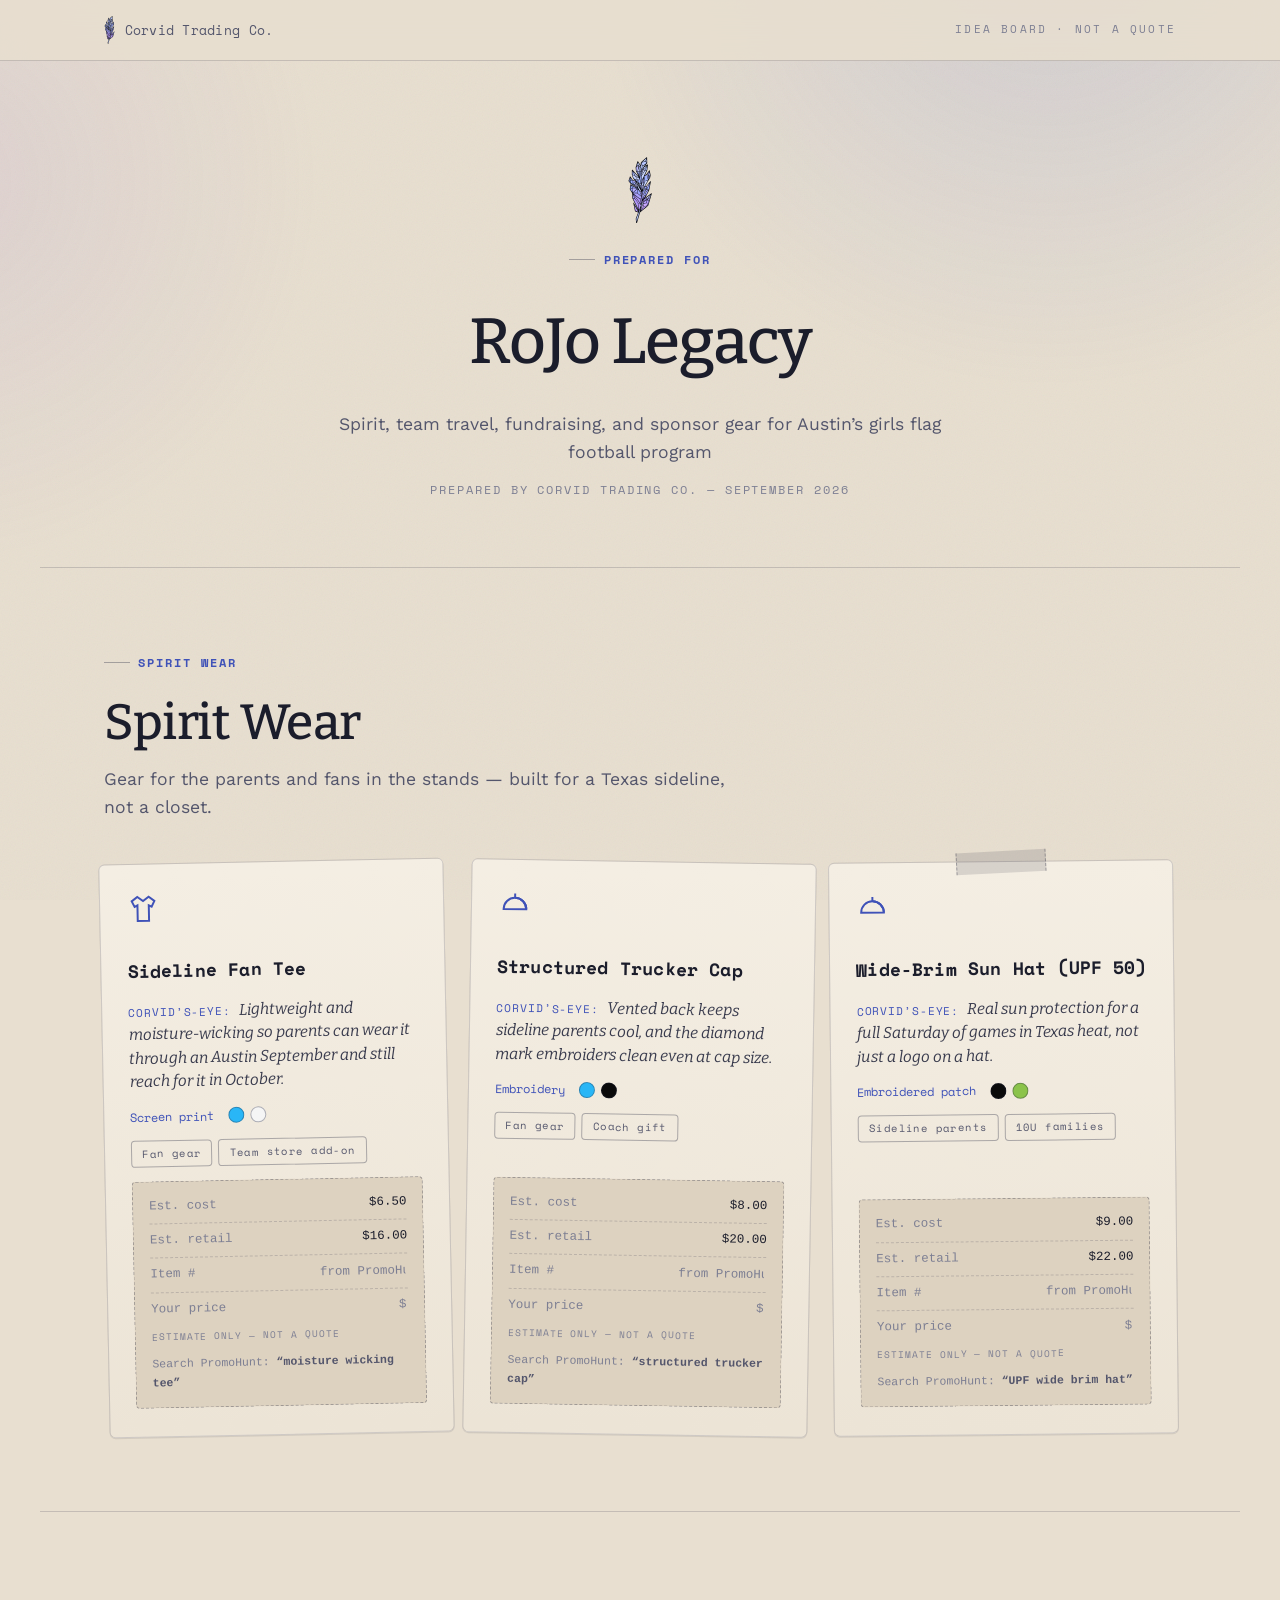
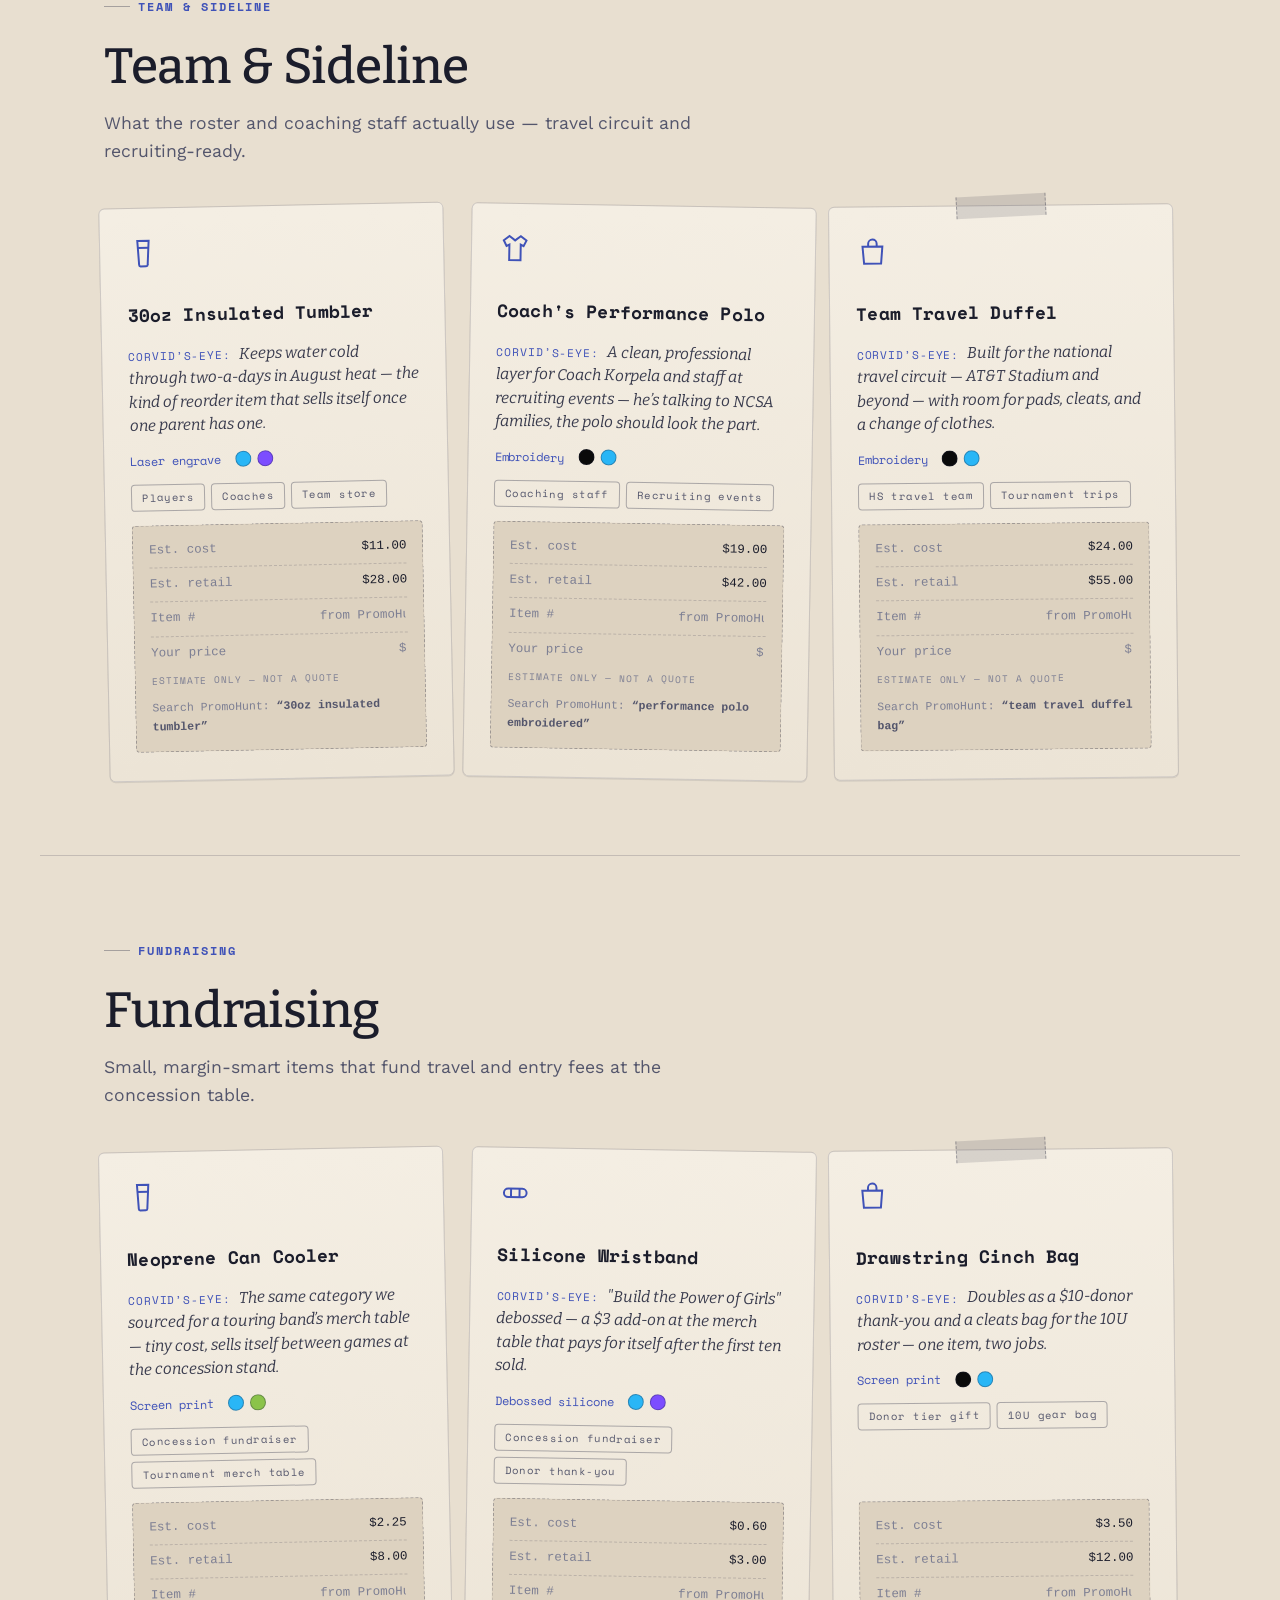
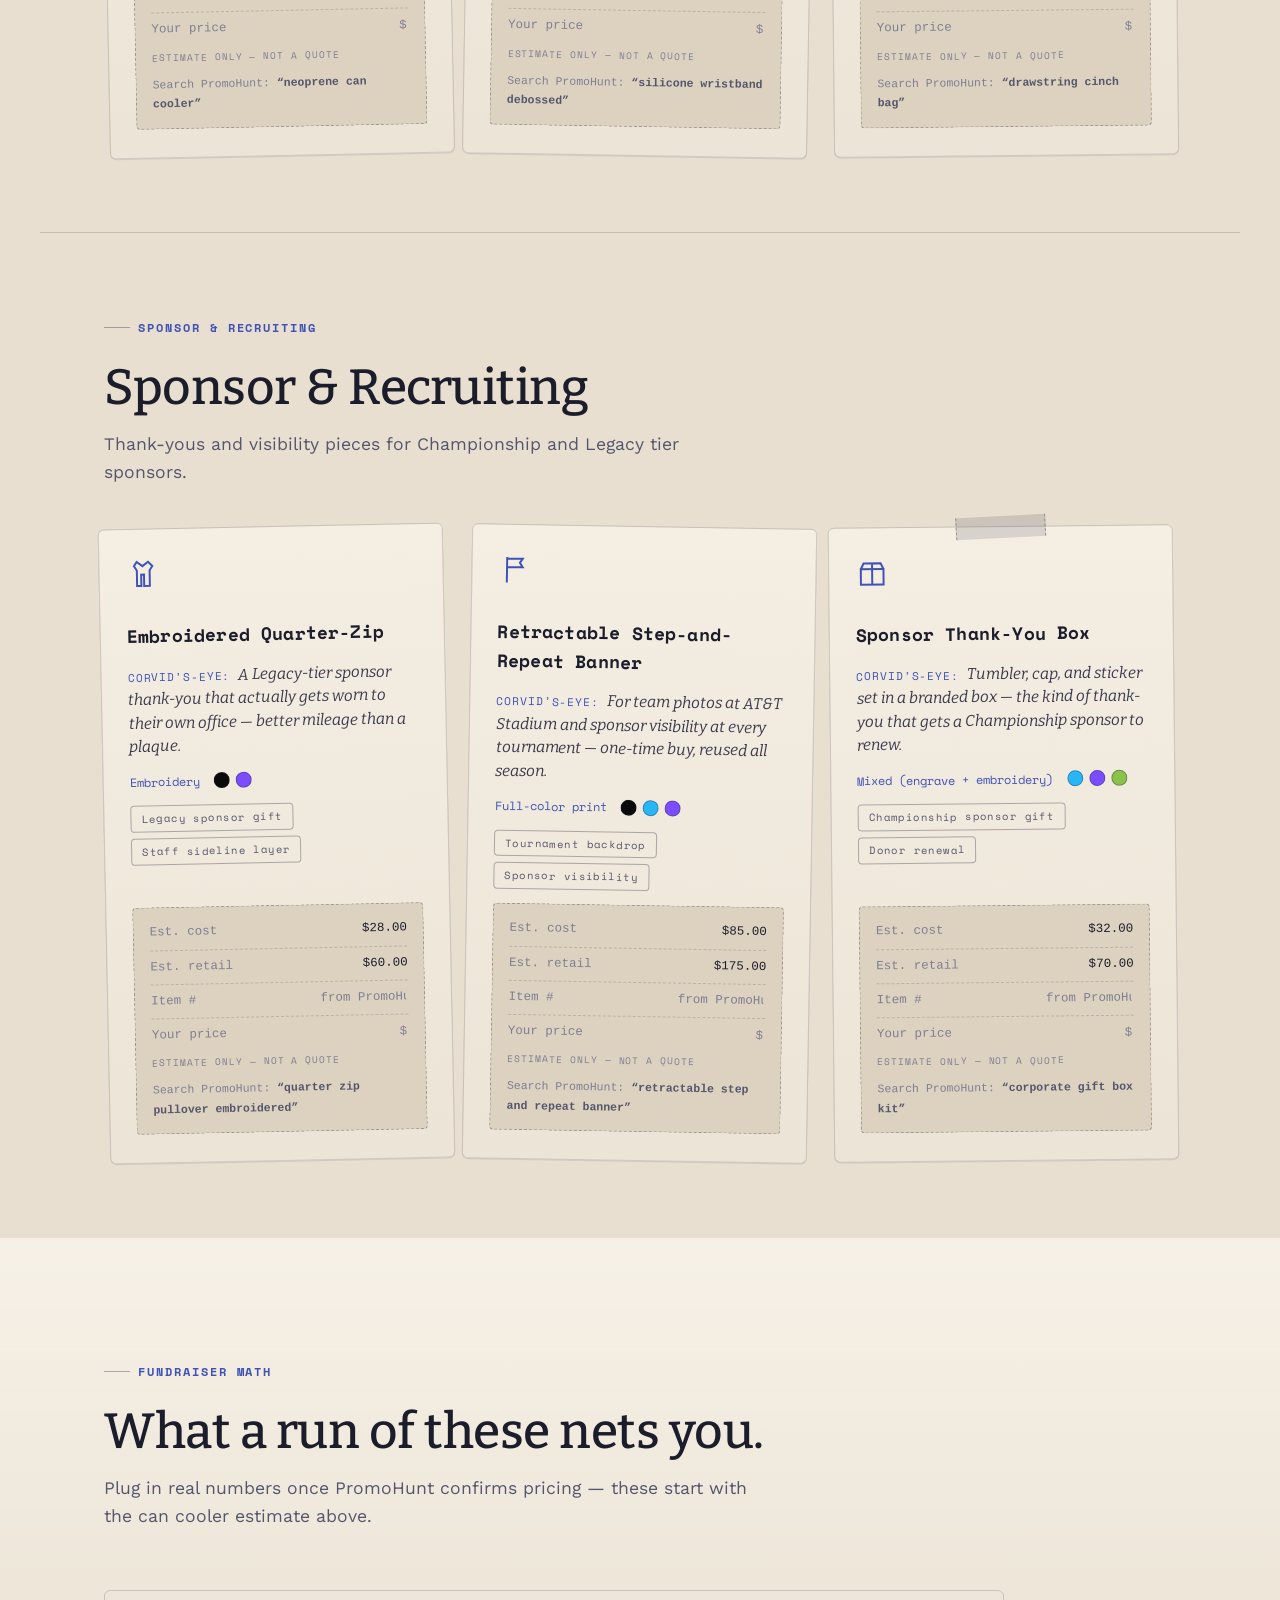
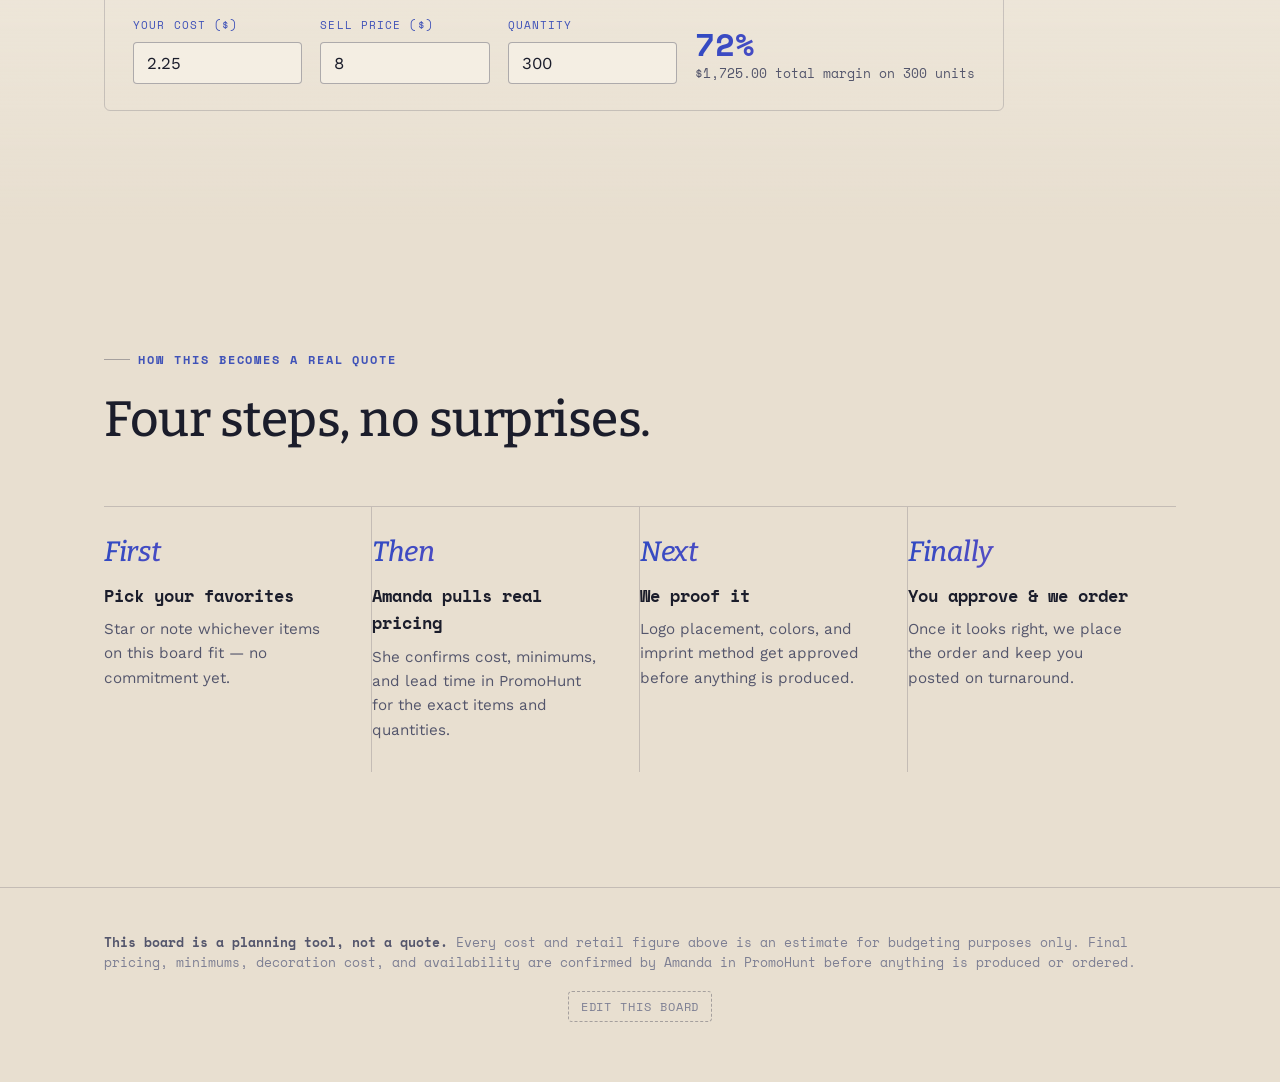
==== commit a766415e: "Promote Kraft & Cobalt to the real design; word the process steps Amanda chose Kraft & Cobalt from t" ====
--- a/boards/rojo.html
+++ b/boards/rojo.html
@@ -8,12 +8,10 @@
 <link rel="icon" href="../favicon.svg" type="image/svg+xml">
 <link rel="preconnect" href="https://fonts.googleapis.com">
 <link rel="preconnect" href="https://fonts.gstatic.com" crossorigin>
-<link href="https://fonts.googleapis.com/css2?family=Fraunces:opsz,wght@9..144,400;9..144,500;9..144,600&family=Space+Grotesk:wght@400;500;600;700&family=Hanken+Grotesk:wght@400;500;600&display=swap" rel="stylesheet">
+<link href="https://fonts.googleapis.com/css2?family=Bitter:wght@400;500;600&family=Space+Mono:wght@400;700&family=Work+Sans:wght@400;500;600&display=swap" rel="stylesheet">
 <link rel="stylesheet" href="../css/styles.css">
-<link rel="stylesheet" href="../css/themes.css">
 <link rel="stylesheet" href="../css/edit-mode.css">
 <link rel="stylesheet" href="board.css">
-<script src="../js/themes.js"></script>
 </head>
 <body>
 <!-- ================================================================
--- a/css/styles.css
+++ b/css/styles.css
@@ -1,57 +1,64 @@
 :root{
-    --ink:#0a0c12; --ink-2:#111623; --ink-3:#0c1017;
-    --line:rgba(142,162,230,.14); --line-2:rgba(142,162,230,.28);
-    --cobalt:#3b5bd9; --blue:#4f74e0; --peri:#8ea2e6;
-    --violet:#8a63d4; --amethyst:#b48ce6; --indigo:#20264f;
-    --bone:#eceaf2; --muted:#9aa0b8; --muted-2:#727892;
-    --iri:linear-gradient(115deg,#3b5bd9 0%,#6a5cd6 45%,#b48ce6 100%);
-    --serif:"Fraunces",Georgia,serif;
-    --struct:"Space Grotesk",system-ui,sans-serif;
-    --body:"Hanken Grotesk",system-ui,sans-serif;
+    /* ---- KRAFT & COBALT — the chosen design ----
+       Warm kraft paper carrying the original iridescent blue→violet as the
+       ink. Promoted from the draft system; the picker and the alternates
+       are gone. Keep hardcoded colours/radii OUT of the rules below — add
+       a token here instead. */
+    --ink:#e8dfd0; --ink-2:#f4eee3; --ink-3:#ddd2c0;
+    --line:rgba(36,38,62,.18); --line-2:rgba(36,38,62,.34);
+    --cobalt:#3b5bd9; --blue:#4f74e0; --peri:#3f52b8;
+    --violet:#7b4fd0; --amethyst:#6b46c4; --indigo:#d6cfc0;
+    --bone:#1b1d2b; --muted:#54566c; --muted-2:#7d7f93;
+    --iri:linear-gradient(115deg,#2f4ac2 0%,#5a4cc4 45%,#7b4fd0 100%);
+    --serif:"Bitter",Georgia,serif;
+    --struct:"Space Mono",ui-monospace,monospace;
+    --body:"Work Sans",system-ui,sans-serif;
     --wrap:1200px; --pad:clamp(20px,5vw,72px);
 
-    /* ---- themeable surface / shape / texture tokens ----
-       Defaults below reproduce the original look exactly. css/themes.css
-       overrides these per theme — see js/themes.js and the theme picker
-       (?themes=1). Keep new hardcoded colors OUT of the rules below; add
-       a token here instead so every theme picks up the change. */
+    /* ---- surfaces ---- */
     --bg-field:
-      radial-gradient(60vw 60vw at 82% -8%, rgba(59,91,217,.16), transparent 60%),
-      radial-gradient(50vw 50vw at -5% 20%, rgba(138,99,212,.12), transparent 60%),
-      radial-gradient(55vw 45vw at 60% 108%, rgba(180,140,230,.08), transparent 60%);
-    --texture:none;
+      radial-gradient(60vw 60vw at 82% -8%, rgba(59,91,217,.14), transparent 60%),
+      radial-gradient(50vw 50vw at -5% 20%, rgba(138,99,212,.11), transparent 60%);
+    --texture:url("data:image/svg+xml,%3Csvg xmlns='http://www.w3.org/2000/svg'%3E%3Cfilter id='n'%3E%3CfeTurbulence type='fractalNoise' baseFrequency='.85' numOctaves='2'/%3E%3C/filter%3E%3Crect width='100%25' height='100%25' filter='url(%23n)' opacity='.06'/%3E%3C/svg%3E");
     --texture-blend:normal;
-    --nav-bg:rgba(10,12,18,.72);
+    --nav-bg:rgba(232,223,208,.88);
     --nav-blur:blur(12px);
-    --surface-card:linear-gradient(180deg,rgba(20,26,42,.7),rgba(12,16,25,.7));
-    --surface-soft:rgba(17,22,35,.4);
-    --surface-soft-2:rgba(20,26,42,.5);
+    --surface-card:linear-gradient(180deg,#f4eee3,#ece4d6);
+    --surface-soft:rgba(255,252,245,.5);
+    --surface-soft-2:rgba(255,252,245,.62);
     --surface-tint:rgba(59,91,217,.09);
-    --accent-soft:rgba(59,91,217,.16);
-    --accent-soft-2:rgba(142,162,230,.07);
-    --input-bg:var(--ink-2);
-    --input-focus-bg:#141a29;
-    --text-lede:#c7cbdd;
-    --text-story:#c2c7db;
-    --ph-gradient:linear-gradient(135deg,rgba(59,91,217,.35),rgba(138,99,212,.28) 60%,rgba(180,140,230,.22));
-    --shadow-btn:0 6px 22px -8px rgba(90,110,220,.7);
-    --shadow-btn-hover:0 12px 30px -8px rgba(120,110,230,.8);
-    --shadow-card:none;
-    --feather-glow:drop-shadow(0 30px 60px rgba(40,50,120,.4));
-    --on-accent:#0a0c12;
-    --btn-primary-bg:var(--iri);
-    --radius-btn:999px;
-    --radius-card:16px;
-    --radius-tile:14px;
-    --radius-lg:18px;
-    --radius-input:10px;
-    --radius-sm:8px;
+    --accent-soft:rgba(59,91,217,.13);
+    --accent-soft-2:rgba(59,91,217,.07);
+    --input-bg:#f4eee3;
+    --input-focus-bg:#fffdf7;
+    --text-lede:#3a3c4e;
+    --text-story:#3a3c4e;
+    --ph-gradient:linear-gradient(135deg,rgba(59,91,217,.3),rgba(123,79,208,.24) 60%,rgba(180,140,230,.2));
+    --tape:rgba(36,38,62,.14);
+
+    /* ---- depth ---- */
+    --shadow-btn:none;
+    --shadow-btn-hover:0 6px 14px -8px rgba(36,38,62,.5);
+    --shadow-card:0 1px 0 rgba(36,38,62,.1);
+    --feather-glow:drop-shadow(0 16px 30px rgba(36,38,62,.24));
+    --on-accent:#f4efe6;
+    --btn-primary-bg:#2f4ac2;
+
+    /* ---- shape: printed, not injection-moulded ---- */
+    --radius-btn:4px;
+    --radius-card:6px;
+    --radius-tile:4px;
+    --radius-lg:8px;
+    --radius-input:4px;
+    --radius-sm:3px;
     --border-w:1px;
-    --card-lift:-4px;
-    --nav-size:13.5px;
-    --nav-gap:34px;
+    --card-lift:-2px;
+
+    /* ---- type ---- */
+    --nav-size:11.5px;
+    --nav-gap:22px;
     --eyebrow-size:12px;
-    --eyebrow-tracking:.24em;
+    --eyebrow-tracking:.16em;
     --eyebrow-transform:uppercase;
     --eyebrow-rule:26px;
     --display-weight:500;
@@ -183,7 +190,13 @@
   .steps{display:grid; grid-template-columns:repeat(4,1fr); gap:0; border-top:var(--border-w) solid var(--line)}
   .step{padding:30px 26px 30px 0; border-right:var(--border-w) solid var(--line); position:relative}
   .step:last-child{border-right:none}
-  .step .n{font-family:var(--struct); font-weight:700; font-size:2.4rem; letter-spacing:-.02em; background:var(--iri); -webkit-background-clip:text; background-clip:text; color:transparent; line-height:1}
+  /* spoken ordinals, not 01/02/03 — the step should read like someone
+     talking you through it, not like a numbered ticket */
+  .step .n{
+    font-family:var(--serif); font-style:italic; font-weight:var(--display-weight);
+    font-size:1.75rem; line-height:1.1; letter-spacing:-.01em;
+    background:var(--iri); -webkit-background-clip:text; background-clip:text; color:transparent;
+  }
   .step h3{font-family:var(--struct); font-weight:600; font-size:1.08rem; margin-top:14px}
   .step p{color:var(--muted); font-size:.95rem; margin:.5em 0 0; padding-right:14px}
 
@@ -320,3 +333,37 @@
     .row{grid-template-columns:1fr}
     .hero-meta{gap:18px}
   }
+
+  /* ---------- HAND-MADE DETAIL ----------
+     Promoted from the draft system's "pronounced" level: tape, stitching,
+     deckled edges and slight tilts, so the page reads made rather than
+     generated. Tilts use the INDEPENDENT `rotate:` property because
+     `.reveal` owns `transform` and sets `transform:none` when it fires. */
+  .card{overflow:visible}
+  .card:nth-child(4n+1), .good:nth-child(4n+1){rotate:-1.15deg}
+  .card:nth-child(4n+2), .good:nth-child(4n+2){rotate:.95deg}
+  .card:nth-child(4n+3), .good:nth-child(4n+3){rotate:-.6deg}
+  .card:nth-child(4n+4), .good:nth-child(4n+4){rotate:1.35deg}
+  .vert:nth-child(odd){rotate:-.9deg}
+  .vert:nth-child(even){rotate:.75deg}
+  .form-aside{rotate:-.7deg}
+  .vert, .form-aside{border-style:dashed}
+  /* a strip of tape holding every third card down */
+  .card:nth-child(3n)::after{
+    content:""; position:absolute; top:-11px; left:50%; width:88px; height:22px;
+    translate:-50% 0; rotate:-2.4deg;
+    background:var(--tape); border-left:1px dashed var(--line-2); border-right:1px dashed var(--line-2);
+    pointer-events:none;
+  }
+  .good .ph{
+    clip-path:polygon(0 0,100% 0,100% 96%,92% 100%,78% 96.5%,61% 100%,44% 96%,27% 99.5%,12% 96%,0 100%);
+  }
+  .maker-stamp{
+    display:inline-block; margin-top:34px; padding:10px 20px;
+    font-family:var(--struct); font-size:10.5px; letter-spacing:.2em; text-transform:uppercase;
+    color:var(--peri); border:2px solid var(--line-2); border-radius:999px;
+    rotate:-5deg; opacity:.9;
+  }
+  @media (max-width:960px){
+    .card:nth-child(3n)::after{display:none}
+  }
